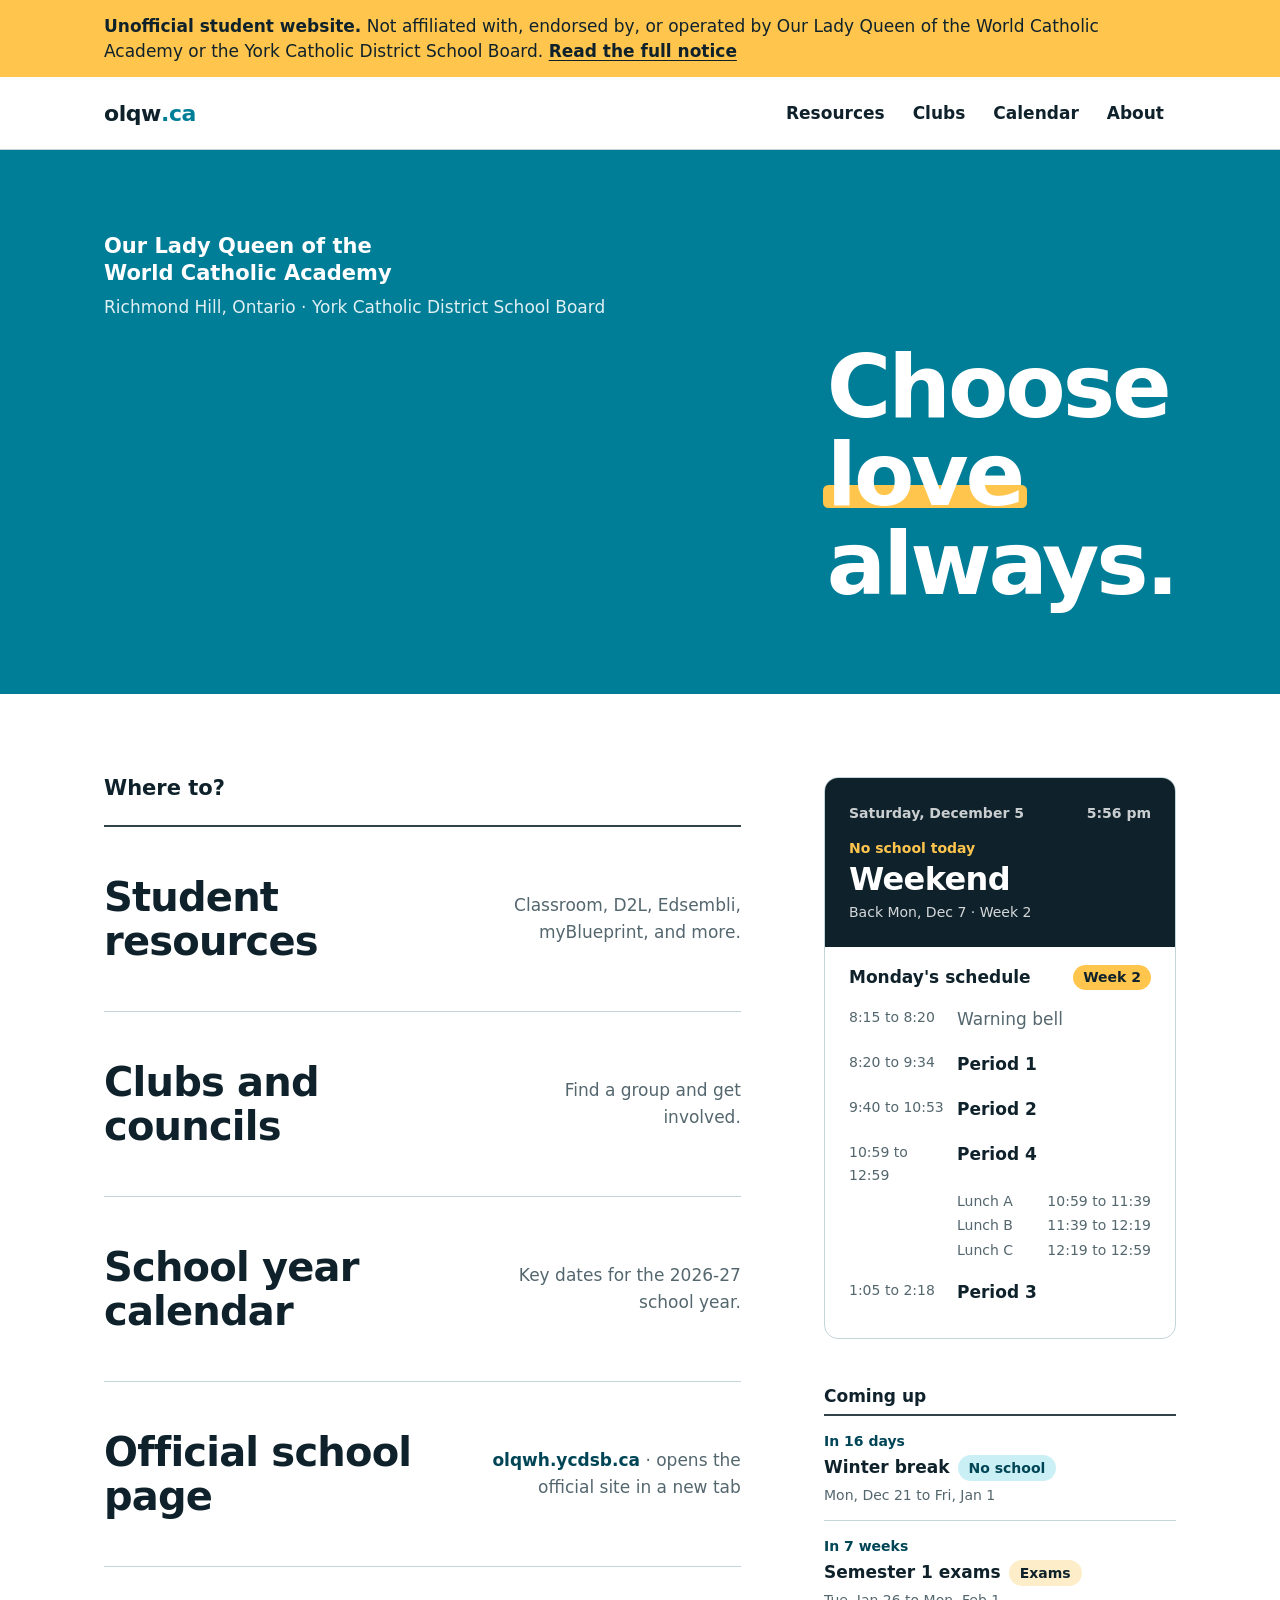
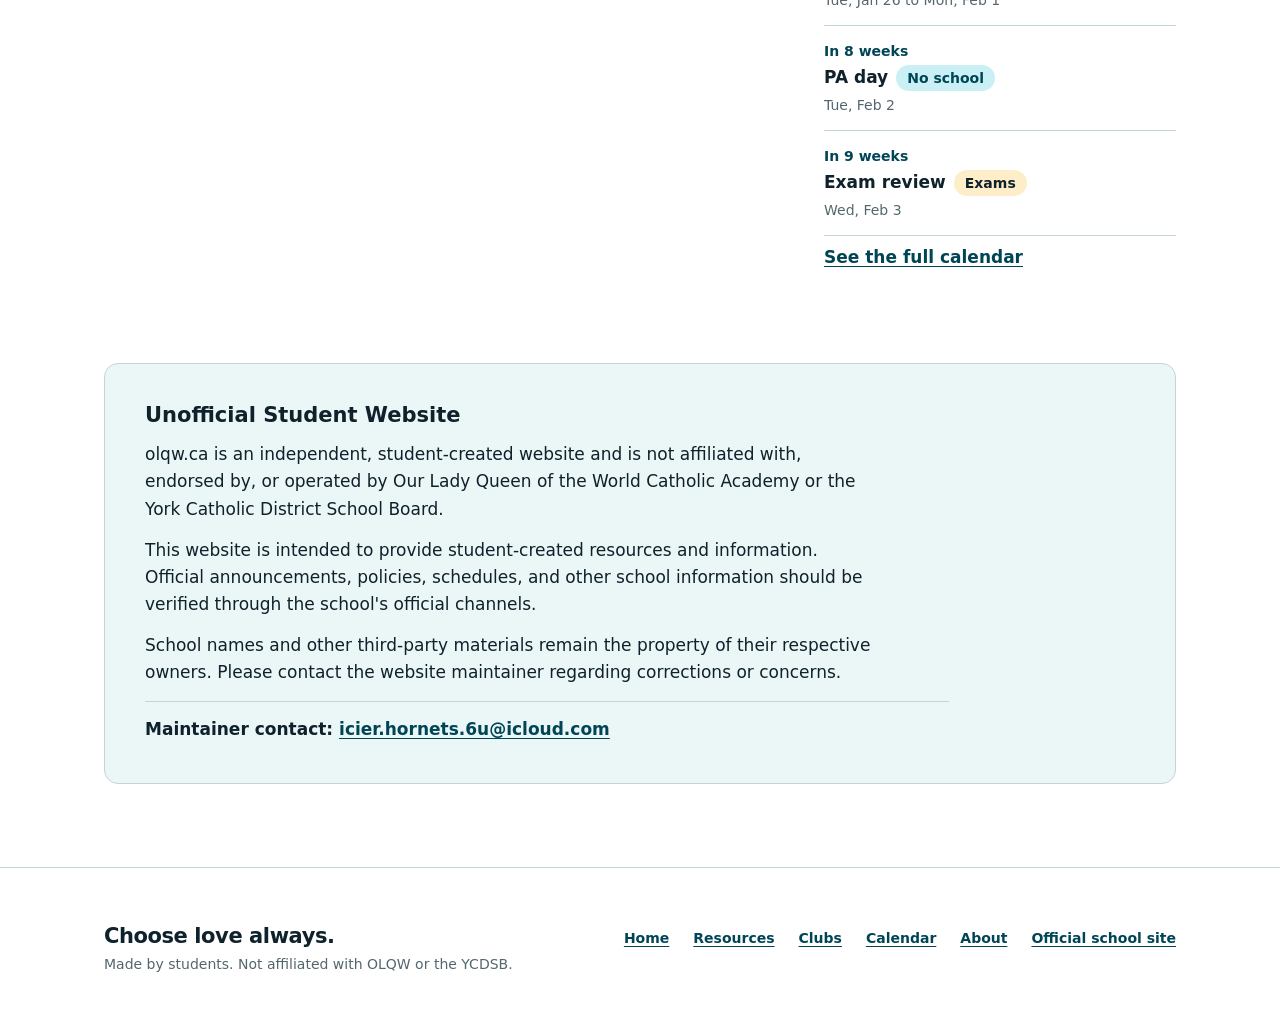
==== index.html @ 6a0b0ec0 "abc" ====
<!doctype html>
<html lang="en-CA">
<head>
  <meta charset="utf-8">
  <meta name="viewport" content="width=device-width, initial-scale=1">
  <title>olqw.ca</title>
  <meta name="description" content="An unofficial, student-made website for Our Lady Queen of the World Catholic Academy in Richmond Hill, Ontario.">
  <meta name="theme-color" content="oklch(0.53 0.125 214)">
  <link rel="icon" href="data:,">
  <link rel="preload" href="assets/fonts/bricolage-grotesque-latin.woff2" as="font" type="font/woff2" crossorigin>
  <link rel="stylesheet" href="assets/styles.css">
  <script src="assets/school-data.js" defer></script>
  <script src="assets/today.js" defer></script>
</head>
<body>
  <a class="skip" href="#main">Skip to content</a>

  <aside class="notice" aria-label="Unofficial website notice">
    <div class="wrap">
      <p><strong>Unofficial student website.</strong> Not affiliated with, endorsed by, or operated by Our Lady Queen of the World Catholic Academy or the York Catholic District School Board. <a href="#disclaimer">Read the full notice</a></p>
    </div>
  </aside>

  <header class="site-header">
    <div class="wrap">
      <a class="wordmark" href="index.html" aria-current="page">olqw<span>.ca</span></a>
      <nav class="site-nav" aria-label="Main">
        <ul>
          <li><a href="resources.html">Resources</a></li>
          <li><a href="clubs.html">Clubs</a></li>
          <li><a href="calendar.html">Calendar</a></li>
          <li><a href="about.html">About</a></li>
        </ul>
      </nav>
    </div>
  </header>

  <main id="main">
    <section class="hero" aria-labelledby="school-name">
      <div class="wrap">
        <div>
          <h1 class="hero-school" id="school-name">Our Lady Queen of the World Catholic Academy</h1>
          <p class="hero-place">Richmond Hill, Ontario · York Catholic District School Board</p>
        </div>
        <p class="motto" aria-label="Choose love always.">
          <span class="motto-line" aria-hidden="true"><span>Choose</span></span>
          <span class="motto-line" aria-hidden="true"><span class="motto-love">love</span></span>
          <span class="motto-line" aria-hidden="true"><span>always.</span></span>
        </p>
      </div>
    </section>

    <section class="section" aria-labelledby="options-title">
      <div class="wrap home-grid">
        <div class="home-main">
          <h2 class="section-title" id="options-title">Where to?</h2>
          <ul class="options">
            <li>
              <a class="option" href="resources.html">
                <span class="option-title">Student resources</span>
                <span class="option-note">Classroom, D2L, Edsembli, myBlueprint, and more.</span>
              </a>
            </li>
            <li>
              <a class="option" href="clubs.html">
                <span class="option-title">Clubs and councils</span>
                <span class="option-note">Find a group and get involved.</span>
              </a>
            </li>
            <li>
              <a class="option" href="calendar.html">
                <span class="option-title">School year calendar</span>
                <span class="option-note">Key dates for the 2026-27 school year.</span>
              </a>
            </li>
            <li>
              <a class="option" href="https://olqwh.ycdsb.ca" target="_blank" rel="noopener">
                <span class="option-title">Official school page</span>
                <span class="option-note"><strong>olqwh.ycdsb.ca</strong> · opens the official site in a new tab</span>
              </a>
            </li>
          </ul>
        </div>

        <aside class="today" id="today" aria-label="Today at OLQW" hidden></aside>
      </div>
    </section>

    <section class="disclaimer" id="disclaimer" aria-labelledby="disclaimer-title">
      <div class="wrap">
        <div class="disclaimer-panel">
          <h2 id="disclaimer-title">Unofficial Student Website</h2>
          <p>olqw.ca is an independent, student-created website and is not affiliated with, endorsed by, or operated by Our Lady Queen of the World Catholic Academy or the York Catholic District School Board.</p>
          <p>This website is intended to provide student-created resources and information. Official announcements, policies, schedules, and other school information should be verified through the school's official channels.</p>
          <p>School names and other third-party materials remain the property of their respective owners. Please contact the website maintainer regarding corrections or concerns.</p>
          <p class="disclaimer-contact">Maintainer contact: <a href="mailto:icier.hornets.6u@icloud.com">icier.hornets.6u@icloud.com</a></p>
        </div>
      </div>
    </section>
  </main>

  <footer class="site-footer">
    <div class="wrap">
      <div>
        <p class="footer-motto">Choose love always.</p>
        <p class="footer-meta">Made by students. Not affiliated with OLQW or the YCDSB.</p>
      </div>
      <ul class="footer-links">
        <li><a href="index.html">Home</a></li>
        <li><a href="resources.html">Resources</a></li>
        <li><a href="clubs.html">Clubs</a></li>
        <li><a href="calendar.html">Calendar</a></li>
        <li><a href="about.html">About</a></li>
        <li><a href="https://olqwh.ycdsb.ca" target="_blank" rel="noopener">Official school site</a></li>
      </ul>
    </div>
  </footer>
</body>
</html>
---- assets/styles.css ----
/* olqw.ca: unofficial student website */

@font-face {
  font-family: "Bricolage Grotesque";
  font-style: normal;
  font-weight: 200 800;
  font-display: swap;
  src: url("fonts/bricolage-grotesque-latin.woff2") format("woff2");
  unicode-range: U+0000-00FF, U+0131, U+0152-0153, U+02BB-02BC, U+02C6, U+02DA, U+02DC, U+0304, U+0308, U+0329, U+2000-206F, U+20AC, U+2122, U+2191, U+2193, U+2212, U+2215, U+FEFF, U+FFFD;
}

@font-face {
  font-family: "Bricolage Grotesque";
  font-style: normal;
  font-weight: 200 800;
  font-display: swap;
  src: url("fonts/bricolage-grotesque-latin-ext.woff2") format("woff2");
  unicode-range: U+0100-02BA, U+02BD-02C5, U+02C7-02CC, U+02CE-02D7, U+02DD-02FF, U+0304, U+0308, U+0329, U+1D00-1DBF, U+1E00-1E9F, U+1EF2-1EFF, U+2020, U+20A0-20AB, U+20AD-20C4, U+2113, U+2C60-2C7F, U+A720-A7FF;
}

:root {
  color-scheme: light;

  /* Color */
  --bg: oklch(1 0 0);
  --surface: oklch(0.965 0.012 205);
  --line: oklch(0.86 0.02 215);
  --line-strong: oklch(0.24 0.03 230 / 0.85);
  --ink: oklch(0.24 0.03 230);
  --muted: oklch(0.5 0.025 225);
  --sky: oklch(0.53 0.125 214);
  --sky-deep: oklch(0.36 0.07 220);
  --sky-soft: oklch(0.93 0.04 205);
  --on-sky: oklch(1 0 0);
  --on-sky-quiet: oklch(1 0 0 / 0.88);
  --sun: oklch(0.86 0.15 80);
  --sun-soft: oklch(0.95 0.05 85);

  /* Type */
  --font: "Bricolage Grotesque", ui-sans-serif, system-ui, -apple-system, "Segoe UI", Roboto, sans-serif;
  --text-sm: 0.875rem;
  --text-base: 1.0625rem;
  --text-lg: 1.3125rem;
  --text-xl: clamp(1.5rem, 1.1rem + 1.8vw, 2.5rem);
  --text-2xl: clamp(2.25rem, 1.5rem + 3.4vw, 4rem);
  --text-motto: clamp(3.25rem, 1.4rem + 9vw, 5.5rem);

  /* Space */
  --gutter: clamp(1rem, 4vw, 2.5rem);
  --space-2xs: 0.25rem;
  --space-xs: 0.5rem;
  --space-sm: 0.875rem;
  --space-md: 1.5rem;
  --space-lg: clamp(2rem, 1.5rem + 2vw, 3rem);
  --space-xl: clamp(3rem, 2rem + 4vw, 5.5rem);

  --radius: 14px;
  --measure: 68ch;
  --page: 72rem;

  /* Motion */
  --ease-out: cubic-bezier(0.25, 1, 0.5, 1);
  --ease-out-expo: cubic-bezier(0.16, 1, 0.3, 1);

  /* Layers */
  --z-base: 0;
  --z-raised: 1;
  --z-skip: 100;
}

*,
*::before,
*::after {
  box-sizing: border-box;
}

html {
  -webkit-text-size-adjust: 100%;
  text-size-adjust: 100%;
}

body {
  margin: 0;
  min-height: 100vh;
  display: flex;
  flex-direction: column;
  background: var(--bg);
  color: var(--ink);
  font-family: var(--font);
  font-size: var(--text-base);
  line-height: 1.6;
  font-optical-sizing: auto;
  -webkit-font-smoothing: antialiased;
}

main {
  flex: 1;
}

h1,
h2,
h3 {
  margin: 0;
  line-height: 1.1;
  font-weight: 700;
  text-wrap: balance;
}

p {
  margin: 0;
  text-wrap: pretty;
}

a {
  color: var(--sky-deep);
  text-decoration-thickness: 0.08em;
  text-underline-offset: 0.18em;
}

a:hover {
  color: var(--ink);
}

:focus-visible {
  outline: 3px solid var(--sky-deep);
  outline-offset: 3px;
  border-radius: 4px;
}

.wrap {
  width: 100%;
  max-width: var(--page);
  margin-inline: auto;
  padding-inline: var(--gutter);
}

/* Skip link */

.skip {
  position: absolute;
  left: var(--gutter);
  top: var(--space-xs);
  z-index: var(--z-skip);
  padding: var(--space-xs) var(--space-sm);
  background: var(--ink);
  color: var(--bg);
  border-radius: 8px;
  font-weight: 600;
  transform: translateY(-200%);
}

.skip:focus {
  transform: none;
  color: var(--bg);
}

/* Unofficial notice */

.notice {
  background: var(--sun);
  color: var(--ink);
}

.notice .wrap {
  padding-block: var(--space-sm);
}

.notice p {
  max-width: none;
  font-size: var(--text-base);
  line-height: 1.45;
}

.notice strong {
  font-weight: 800;
}

.notice a {
  color: var(--ink);
  font-weight: 700;
  white-space: nowrap;
}

.notice a:hover {
  text-decoration-thickness: 0.14em;
}

.notice a:focus-visible {
  outline-color: var(--ink);
}

/* Header */

.site-header {
  border-bottom: 1px solid var(--line);
}

.site-header .wrap {
  display: flex;
  flex-wrap: wrap;
  align-items: center;
  column-gap: var(--space-md);
  row-gap: var(--space-2xs);
  padding-block: var(--space-sm);
}

.wordmark {
  display: inline-flex;
  align-items: center;
  min-height: 44px;
  font-size: 1.375rem;
  font-weight: 800;
  letter-spacing: -0.02em;
  color: var(--ink);
  text-decoration: none;
}

.wordmark span {
  color: var(--sky);
}

.site-nav {
  margin-left: auto;
}

.site-nav ul {
  display: flex;
  flex-wrap: wrap;
  gap: var(--space-2xs);
  margin: 0;
  padding: 0;
  list-style: none;
}

.site-nav a {
  display: inline-flex;
  align-items: center;
  min-height: 44px;
  padding-inline: 0.75rem;
  border-radius: 999px;
  color: var(--ink);
  font-weight: 600;
  text-decoration: none;
  transition: background-color 180ms var(--ease-out);
}

.site-nav a:hover {
  background: var(--surface);
}

.site-nav a[aria-current="page"] {
  background: var(--ink);
  color: var(--bg);
}

@media (max-width: 40rem) {
  .site-nav {
    flex-basis: 100%;
    margin-left: -0.5rem;
  }

  .site-nav ul {
    gap: 0;
  }

  .site-nav a {
    padding-inline: 0.5rem;
  }
}

/* Hero (home) */

.hero {
  background: var(--sky);
  color: var(--on-sky);
}

.hero .wrap {
  display: grid;
  gap: var(--space-lg);
  padding-block: var(--space-xl);
}

.hero-school {
  max-width: 30ch;
  font-size: var(--text-lg);
  font-weight: 600;
  line-height: 1.25;
}

.hero-place {
  margin-top: var(--space-xs);
  color: var(--on-sky-quiet);
  font-size: var(--text-base);
  font-weight: 500;
}

.motto {
  margin: 0;
  font-size: var(--text-motto);
  font-weight: 800;
  line-height: 0.95;
  letter-spacing: -0.035em;
}

.motto-line {
  display: block;
  padding-bottom: 0.06em;
}

.motto-line > span {
  display: inline-block;
  animation: rise 900ms var(--ease-out-expo) both;
}

.motto-line:nth-child(2) > span {
  animation-delay: 90ms;
}

.motto-line:nth-child(3) > span {
  animation-delay: 180ms;
}

.motto-love {
  position: relative;
  z-index: var(--z-base);
}

.motto-love::after {
  content: "";
  position: absolute;
  z-index: -1;
  left: -0.04em;
  right: -0.06em;
  bottom: 0.1em;
  height: 0.26em;
  background: var(--sun);
  border-radius: 0.06em;
  transform-origin: left center;
  animation: swipe 700ms var(--ease-out) 650ms both;
}

@keyframes rise {
  from {
    transform: translateY(0.28em);
  }
  to {
    transform: none;
  }
}

@keyframes swipe {
  from {
    transform: scaleX(0);
  }
  to {
    transform: scaleX(1);
  }
}

@media (min-width: 60rem) {
  .hero .wrap {
    grid-template-columns: minmax(0, 1fr) auto;
    align-items: end;
    min-height: min(34rem, 70vh);
  }

  .hero .wrap > div {
    align-self: start;
  }
}

/* Home: today sidebar (computers only) */

.home-grid {
  display: grid;
  gap: var(--space-xl);
  align-items: start;
}

.today {
  display: none;
}

@media (min-width: 64rem) {
  .home-grid {
    grid-template-columns: minmax(0, 1fr) 22rem;
  }

  .today:not([hidden]) {
    display: grid;
    gap: var(--space-lg);
  }
}

.today-card {
  overflow: hidden;
  border: 1px solid var(--line);
  border-radius: var(--radius);
  background: var(--bg);
}

.today-top {
  display: grid;
  gap: var(--space-2xs);
  padding: var(--space-md);
  background: var(--ink);
  color: var(--bg);
}

.today-row {
  display: flex;
  justify-content: space-between;
  gap: var(--space-sm);
  margin-bottom: var(--space-xs);
  color: oklch(1 0 0 / 0.78);
  font-size: var(--text-sm);
  font-weight: 600;
}

.today-clock {
  font-variant-numeric: tabular-nums;
}

.today-kicker {
  color: var(--sun);
  font-size: var(--text-sm);
  font-weight: 700;
}

.today-title {
  font-size: 2rem;
  font-weight: 800;
  line-height: 1.05;
  letter-spacing: -0.02em;
  text-wrap: balance;
}

.today-sub {
  font-weight: 600;
}

.today-meta {
  color: oklch(1 0 0 / 0.82);
  font-size: var(--text-sm);
}

.today-bar {
  height: 6px;
  margin-top: var(--space-xs);
  overflow: hidden;
  border-radius: 999px;
  background: oklch(1 0 0 / 0.18);
}

.today-bar span {
  display: block;
  height: 100%;
  background: var(--sun);
  border-radius: inherit;
  transform-origin: left center;
  transition: transform 600ms var(--ease-out);
}

.today-sched {
  padding: var(--space-sm) var(--space-sm) var(--space-md);
}

.sched-head {
  display: flex;
  align-items: center;
  justify-content: space-between;
  gap: var(--space-sm);
  padding: var(--space-2xs) 0.625rem var(--space-xs);
}

.sched-head h3 {
  font-size: var(--text-base);
}

.week-pill {
  padding: 0.0625rem 0.625rem;
  border-radius: 999px;
  background: var(--sun);
  color: var(--ink);
  font-size: var(--text-sm);
  font-weight: 700;
  white-space: nowrap;
}

.bells {
  display: grid;
  gap: 0.125rem;
  margin: 0;
  padding: 0;
  list-style: none;
}

.bell {
  display: grid;
  grid-template-columns: 6.25rem minmax(0, 1fr);
  column-gap: var(--space-xs);
  padding: 0.5rem 0.625rem;
  border-radius: 10px;
}

.bell-time {
  color: var(--muted);
  font-size: var(--text-sm);
  font-variant-numeric: tabular-nums;
  line-height: 1.6;
}

.bell-name {
  font-weight: 600;
}

.bell--warning .bell-name {
  color: var(--muted);
  font-weight: 500;
}

.bell.is-done {
  color: var(--muted);
}

.bell.is-done .bell-name {
  font-weight: 500;
}

.bell.is-now {
  background: var(--sky-soft);
}

.bell.is-now .bell-time {
  color: var(--sky-deep);
  font-weight: 600;
}

.lunches {
  display: grid;
  grid-column: 2;
  gap: 0.125rem;
  margin: 0.25rem 0 0;
  padding: 0;
  list-style: none;
  color: var(--muted);
  font-size: var(--text-sm);
}

.lunches li {
  display: flex;
  justify-content: space-between;
  gap: var(--space-xs);
  font-variant-numeric: tabular-nums;
}

.lunches li.is-now {
  color: var(--ink);
  font-weight: 700;
}

.today-up h3 {
  margin-bottom: var(--space-xs);
  font-size: var(--text-base);
}

.up-list {
  margin: 0;
  padding: 0;
  list-style: none;
  border-top: 2px solid var(--line-strong);
}

.up-list li {
  display: grid;
  gap: 0.125rem;
  padding-block: var(--space-sm);
  border-bottom: 1px solid var(--line);
}

.up-when {
  color: var(--sky-deep);
  font-size: var(--text-sm);
  font-weight: 700;
}

.up-name {
  display: flex;
  flex-wrap: wrap;
  align-items: center;
  gap: var(--space-2xs) var(--space-xs);
  font-weight: 700;
}

.up-date,
.up-none {
  color: var(--muted);
  font-size: var(--text-sm);
}

.up-more {
  display: inline-flex;
  align-items: center;
  min-height: 44px;
  font-weight: 600;
}

/* Page band (subpages) */

.band {
  background: var(--sky);
  color: var(--on-sky);
}

.band .wrap {
  padding-block: var(--space-lg) var(--space-xl);
}

.band-kicker {
  color: var(--on-sky-quiet);
  font-weight: 600;
}

.band h1 {
  margin-top: var(--space-xs);
  font-size: var(--text-2xl);
  font-weight: 800;
  letter-spacing: -0.03em;
}

.band p.lede {
  max-width: 52ch;
  margin-top: var(--space-sm);
  color: var(--on-sky-quiet);
  font-size: var(--text-lg);
  line-height: 1.4;
}

/* Sections */

.section {
  padding-block: var(--space-xl) 0;
}

.section-title {
  font-size: var(--text-lg);
  font-weight: 700;
  margin-bottom: var(--space-md);
}

/* Options list (home) */

.options {
  margin: 0;
  padding: 0;
  list-style: none;
  border-top: 2px solid var(--line-strong);
}

.options li {
  border-bottom: 1px solid var(--line);
}

.option {
  position: relative;
  z-index: var(--z-base);
  display: grid;
  grid-template-columns: 1fr;
  gap: var(--space-2xs);
  padding: var(--space-md) var(--space-sm);
  margin-inline: calc(var(--space-sm) * -1);
  color: var(--ink);
  text-decoration: none;
  border-radius: var(--radius);
}

.option::before {
  content: "";
  position: absolute;
  inset: 0;
  z-index: -1;
  background: var(--sky-soft);
  border-radius: inherit;
  clip-path: inset(0 100% 0 0 round var(--radius));
  transition: clip-path 420ms var(--ease-out-expo);
}

.option:hover::before,
.option:focus-visible::before {
  clip-path: inset(0 0 0 0 round var(--radius));
}

.option:hover {
  color: var(--ink);
}

.option-title {
  font-size: var(--text-xl);
  font-weight: 700;
  line-height: 1.1;
  letter-spacing: -0.02em;
  transition: transform 420ms var(--ease-out-expo);
}

.option:hover .option-title,
.option:focus-visible .option-title {
  transform: translateX(0.35rem);
}

.option-note {
  color: var(--muted);
  font-size: var(--text-base);
}

.option-note strong {
  color: var(--sky-deep);
  font-weight: 600;
}

@media (min-width: 48rem) {
  .option {
    grid-template-columns: minmax(0, 1.4fr) minmax(0, 1fr);
    align-items: baseline;
    gap: var(--space-md);
    padding-block: var(--space-lg);
  }

  .option-note {
    text-align: right;
  }
}

/* Resources */

.res {
  display: grid;
  gap: var(--space-xl);
}

.res-note {
  color: var(--muted);
}

.option-main {
  display: grid;
  gap: 0.125rem;
}

.option-host {
  color: var(--sky-deep);
  font-size: var(--text-sm);
  font-weight: 600;
  overflow-wrap: anywhere;
}

.options--compact .option {
  padding-block: var(--space-md);
}

.options--compact .option-title {
  font-size: clamp(1.25rem, 1rem + 1vw, 1.75rem);
}

/* Empty state (subpages) */

.empty {
  display: grid;
  gap: var(--space-sm);
  justify-items: start;
  max-width: 40rem;
  padding: clamp(1.25rem, 0.75rem + 2.5vw, 2.5rem);
  border: 2px dashed var(--line);
  border-radius: var(--radius);
}

.empty h2 {
  font-size: var(--text-lg);
}

.empty p {
  color: var(--muted);
  max-width: var(--measure);
}

.button {
  display: inline-flex;
  align-items: center;
  min-height: 44px;
  margin-top: var(--space-xs);
  padding: 0.5rem 1.125rem;
  border-radius: 999px;
  background: var(--ink);
  color: var(--bg);
  font-weight: 600;
  text-decoration: none;
  transition: background-color 180ms var(--ease-out);
}

.button:hover {
  background: var(--sky-deep);
  color: var(--bg);
}

/* Prose (about) */

.prose {
  display: grid;
  gap: var(--space-sm);
  max-width: var(--measure);
}

.prose h2 {
  margin-top: var(--space-md);
  font-size: var(--text-lg);
}

.prose h2:first-child {
  margin-top: 0;
}

/* Disclaimer */

.disclaimer {
  padding-block: var(--space-xl);
}

.disclaimer-panel {
  display: grid;
  gap: var(--space-sm);
  padding: clamp(1.25rem, 0.75rem + 2.5vw, 2.5rem);
  background: var(--surface);
  border: 1px solid var(--line);
  border-radius: var(--radius);
}

.disclaimer-panel h2 {
  font-size: var(--text-lg);
}

.disclaimer-panel p {
  max-width: var(--measure);
}

.disclaimer-panel p:first-of-type {
  font-weight: 500;
}

.disclaimer-contact {
  padding-top: var(--space-sm);
  border-top: 1px solid var(--line);
  font-weight: 600;
}

.disclaimer-contact a {
  overflow-wrap: anywhere;
}

/* Footer */

.site-footer {
  border-top: 1px solid var(--line);
}

.site-footer .wrap {
  display: flex;
  flex-wrap: wrap;
  justify-content: space-between;
  align-items: baseline;
  gap: var(--space-sm) var(--space-lg);
  padding-block: var(--space-lg);
}

.footer-motto {
  font-size: var(--text-lg);
  font-weight: 800;
  letter-spacing: -0.02em;
}

.footer-meta {
  color: var(--muted);
  font-size: var(--text-sm);
}

.footer-links {
  display: flex;
  flex-wrap: wrap;
  gap: var(--space-2xs) var(--space-md);
  margin: 0;
  padding: 0;
  list-style: none;
  font-size: var(--text-sm);
  font-weight: 600;
}

.footer-links a {
  display: inline-flex;
  align-items: center;
  min-height: 44px;
}

/* Calendar */

.cal {
  display: grid;
  gap: var(--space-xl);
}

.cal-month h2,
.cal-month h3 {
  margin-bottom: var(--space-sm);
  font-size: var(--text-xl);
  font-weight: 800;
  letter-spacing: -0.02em;
}

.cal-live .cal-month h3 {
  font-size: var(--text-lg);
}

.cal-live .cal {
  gap: var(--space-lg);
}

.cal-list {
  margin: 0;
  padding: 0;
  list-style: none;
  border-top: 2px solid var(--line-strong);
}

.cal-item {
  display: grid;
  grid-template-columns: minmax(6.75rem, 9rem) minmax(0, 1fr);
  align-items: baseline;
  gap: var(--space-md);
  padding-block: var(--space-md);
  border-bottom: 1px solid var(--line);
}

.cal-date {
  font-weight: 700;
  line-height: 1.3;
  font-variant-numeric: tabular-nums;
}

.cal-day {
  display: block;
  color: var(--muted);
  font-size: var(--text-sm);
  font-weight: 500;
}

.cal-what {
  display: flex;
  flex-wrap: wrap;
  align-items: baseline;
  gap: var(--space-xs) var(--space-sm);
}

.cal-name {
  font-size: var(--text-lg);
  font-weight: 600;
  line-height: 1.25;
}

.cal-tag {
  display: inline-flex;
  align-items: center;
  padding: 0.0625rem 0.625rem;
  border: 1px solid transparent;
  border-radius: 999px;
  font-size: var(--text-sm);
  font-weight: 600;
  white-space: nowrap;
}

.cal-tag--off {
  background: var(--sky-soft);
  color: var(--sky-deep);
}

.cal-tag--exam {
  background: var(--sun-soft);
  color: var(--ink);
}

.cal-tag--event {
  border-color: var(--line);
  color: var(--muted);
}

@media (min-width: 48rem) {
  .cal-item {
    grid-template-columns: 12rem minmax(0, 1fr);
  }
}

/* Live calendar */

.visually-hidden {
  position: absolute;
  width: 1px;
  height: 1px;
  margin: -1px;
  padding: 0;
  overflow: hidden;
  clip-path: inset(50%);
  white-space: nowrap;
  border: 0;
}

.cal-live > .section:first-child {
  padding-top: var(--space-lg);
}

.next {
  display: grid;
  gap: var(--space-sm);
}

@media (min-width: 48rem) {
  .next {
    grid-template-columns: minmax(0, 1.5fr) minmax(0, 1fr);
    gap: var(--space-md);
  }
}

.next-card {
  display: grid;
  align-content: start;
  gap: var(--space-xs);
  padding: clamp(1.25rem, 0.75rem + 2.5vw, 2.25rem);
  border: 1px solid var(--line);
  border-radius: var(--radius);
}

.next-card--lead {
  background: var(--ink);
  border-color: var(--ink);
  color: var(--bg);
}

.next-kicker {
  color: var(--muted);
  font-weight: 600;
}

.next-card--lead .next-kicker {
  color: oklch(1 0 0 / 0.78);
}

.next-when {
  font-size: var(--text-2xl);
  font-weight: 800;
  line-height: 1;
  letter-spacing: -0.03em;
  text-wrap: balance;
}

.next-card:not(.next-card--lead) .next-when {
  font-size: var(--text-xl);
  color: var(--sky-deep);
}

.next-name {
  margin-top: var(--space-xs);
  font-size: var(--text-lg);
  font-weight: 700;
  line-height: 1.2;
}

.next-date {
  display: flex;
  flex-wrap: wrap;
  align-items: center;
  gap: var(--space-xs) var(--space-sm);
}

.next-card--lead .cal-tag--event {
  border-color: oklch(1 0 0 / 0.45);
  color: var(--bg);
}

/* Month grid */

.month-layout {
  display: grid;
  gap: var(--space-lg);
  align-items: start;
}

@media (min-width: 64rem) {
  .month-layout {
    grid-template-columns: minmax(0, 1fr) 19rem;
  }

  .day-panel {
    position: sticky;
    top: var(--space-md);
    margin-top: 4.25rem;
  }
}

.month-head {
  display: flex;
  flex-wrap: wrap;
  align-items: center;
  justify-content: space-between;
  gap: var(--space-sm) var(--space-md);
  margin-bottom: var(--space-md);
}

.month-head h2 {
  font-size: var(--text-xl);
  font-weight: 800;
  letter-spacing: -0.02em;
}

.month-nav {
  display: flex;
  flex-wrap: wrap;
  gap: var(--space-xs);
}

.pill-btn {
  display: inline-flex;
  align-items: center;
  min-height: 44px;
  padding: 0.5rem 1rem;
  border: 1px solid var(--line);
  border-radius: 999px;
  background: var(--bg);
  color: var(--ink);
  font: inherit;
  font-weight: 600;
  cursor: pointer;
  transition: background-color 180ms var(--ease-out), border-color 180ms var(--ease-out);
}

.pill-btn:hover:not(:disabled) {
  border-color: var(--sky);
  background: var(--surface);
}

.pill-btn:disabled {
  color: var(--muted);
  opacity: 0.6;
  cursor: default;
}

.month-grid {
  width: calc(100% + 6px);
  margin-inline: -3px;
  table-layout: fixed;
  border-collapse: separate;
  border-spacing: 3px;
}

.month-grid th {
  padding-bottom: var(--space-2xs);
  color: var(--muted);
  font-size: var(--text-sm);
  font-weight: 600;
  text-align: center;
}

.month-grid td {
  padding: 0;
  vertical-align: top;
}

.day {
  position: relative;
  display: flex;
  flex-direction: column;
  align-items: center;
  justify-content: center;
  width: 100%;
  aspect-ratio: 1;
  padding: 0.125rem;
  overflow: hidden;
  border: 1px solid var(--line);
  border-radius: 10px;
  background: var(--bg);
  color: var(--ink);
  font: inherit;
  text-align: left;
  cursor: pointer;
  transition: border-color 160ms var(--ease-out), background-color 160ms var(--ease-out);
}

.day:hover {
  border-color: var(--sky);
}

.day-num {
  display: grid;
  place-items: center;
  width: 1.85em;
  height: 1.85em;
  border-radius: 999px;
  font-size: var(--text-sm);
  font-weight: 700;
  font-variant-numeric: tabular-nums;
}

.day-label {
  display: none;
}

.day.is-off {
  background: var(--sky-soft);
  border-color: transparent;
}

.day.is-exam {
  background: var(--sun-soft);
  border-color: transparent;
}

.day.has-event::after {
  content: "";
  position: absolute;
  left: 0;
  right: 0;
  bottom: 0;
  height: 4px;
  background: var(--sky);
}

.day.is-past {
  color: var(--muted);
}

.day.is-past.is-off {
  background: oklch(0.965 0.02 205);
}

.day.is-past.is-exam {
  background: oklch(0.975 0.025 85);
}

.day.is-past.has-event::after {
  background: var(--line);
}

.day.is-today .day-num {
  background: var(--ink);
  color: var(--bg);
}

.day[aria-pressed="true"] {
  border-color: var(--ink);
  box-shadow: inset 0 0 0 1px var(--ink);
}

@media (min-width: 48rem) {
  .month-grid {
    width: calc(100% + 8px);
    margin-inline: -4px;
    border-spacing: 4px;
  }

  .month-grid th {
    text-align: left;
    padding-left: 0.5rem;
  }

  .day {
    aspect-ratio: auto;
    min-height: 6.25rem;
    align-items: stretch;
    justify-content: flex-start;
    gap: 0.25rem;
    padding: 0.375rem 0.375rem 0.625rem;
  }

  .day-num {
    font-size: var(--text-base);
  }

  .day-label {
    display: block;
    padding-inline: 0.25rem;
    overflow: hidden;
    font-size: 0.8125rem;
    font-weight: 600;
    line-height: 1.2;
    display: -webkit-box;
    -webkit-box-orient: vertical;
    -webkit-line-clamp: 2;
    line-clamp: 2;
    overflow-wrap: anywhere;
  }
}

.month-grid tbody.swap-next {
  animation: swap-next 360ms var(--ease-out-expo);
}

.month-grid tbody.swap-prev {
  animation: swap-prev 360ms var(--ease-out-expo);
}

@keyframes swap-next {
  from {
    opacity: 0.4;
    transform: translateX(12px);
  }
}

@keyframes swap-prev {
  from {
    opacity: 0.4;
    transform: translateX(-12px);
  }
}

.legend {
  display: flex;
  flex-wrap: wrap;
  gap: var(--space-xs) var(--space-md);
  margin: var(--space-sm) 0 0;
  padding: 0;
  list-style: none;
  color: var(--muted);
  font-size: var(--text-sm);
  font-weight: 500;
}

.legend li {
  display: inline-flex;
  align-items: center;
  gap: 0.4rem;
}

.swatch {
  display: inline-block;
  width: 0.875rem;
  height: 0.875rem;
  border-radius: 4px;
  border: 1px solid var(--line);
}

.swatch--off {
  background: var(--sky-soft);
  border-color: transparent;
}

.swatch--exam {
  background: var(--sun-soft);
  border-color: transparent;
}

.swatch--event {
  background: linear-gradient(to top, var(--sky) 0 4px, var(--bg) 4px);
}

.swatch--today {
  background: var(--ink);
  border-color: var(--ink);
  border-radius: 999px;
}

/* Selected day */

.day-panel {
  display: grid;
  gap: var(--space-xs);
  padding: clamp(1.25rem, 0.75rem + 2vw, 1.75rem);
  background: var(--surface);
  border: 1px solid var(--line);
  border-radius: var(--radius);
}

.day-rel {
  color: var(--sky-deep);
  font-weight: 700;
}

.day-title {
  font-size: var(--text-lg);
}

.day-events {
  display: grid;
  gap: var(--space-sm);
  margin: var(--space-xs) 0 0;
  padding: 0;
  list-style: none;
}

.day-events li {
  display: flex;
  flex-wrap: wrap;
  align-items: center;
  gap: var(--space-2xs) var(--space-xs);
}

.day-ev-name {
  font-weight: 700;
}

.day-ev-range {
  flex-basis: 100%;
  color: var(--muted);
  font-size: var(--text-sm);
}

.day-empty {
  color: var(--muted);
}

/* Upcoming and past lists */

.list-title {
  margin-bottom: var(--space-md);
  font-size: var(--text-xl);
  font-weight: 800;
  letter-spacing: -0.02em;
}

.cal-rel {
  display: block;
  margin-top: 0.125rem;
  color: var(--sky-deep);
  font-size: var(--text-sm);
  font-weight: 600;
}

.cal-rel--now {
  width: fit-content;
  margin-top: 0.25rem;
  padding: 0 0.5rem;
  border-radius: 999px;
  background: var(--ink);
  color: var(--bg);
}

.cal-none {
  color: var(--muted);
}

.cal-past {
  margin-top: var(--space-xl);
  border-top: 2px solid var(--line-strong);
}

.cal-past summary {
  display: flex;
  align-items: center;
  justify-content: space-between;
  gap: var(--space-md);
  min-height: 44px;
  padding-block: var(--space-md);
  font-size: var(--text-xl);
  font-weight: 800;
  letter-spacing: -0.02em;
  list-style: none;
  cursor: pointer;
}

.cal-past summary::-webkit-details-marker {
  display: none;
}

.cal-past-hint {
  padding: 0.25rem 0.875rem;
  border: 1px solid var(--line);
  border-radius: 999px;
  font-size: var(--text-sm);
  font-weight: 600;
  letter-spacing: 0;
}

.cal-past summary:hover .cal-past-hint {
  border-color: var(--sky);
  background: var(--surface);
}

.cal-past .when-open,
.cal-past[open] .when-closed {
  display: none;
}

.cal-past[open] .when-open {
  display: inline;
}

.cal-past .cal-item {
  color: var(--muted);
}

.cal-past .cal-name {
  font-weight: 500;
}

.cal-past .cal-rel {
  color: var(--muted);
  font-weight: 500;
}

.cal-past .cal-month h3 {
  color: var(--muted);
}

/* Reduced motion */

@media (prefers-reduced-motion: reduce) {
  *,
  *::before,
  *::after {
    animation-duration: 1ms !important;
    animation-delay: 0ms !important;
    transition-duration: 1ms !important;
  }

  .option:hover .option-title,
  .option:focus-visible .option-title {
    transform: none;
  }
}
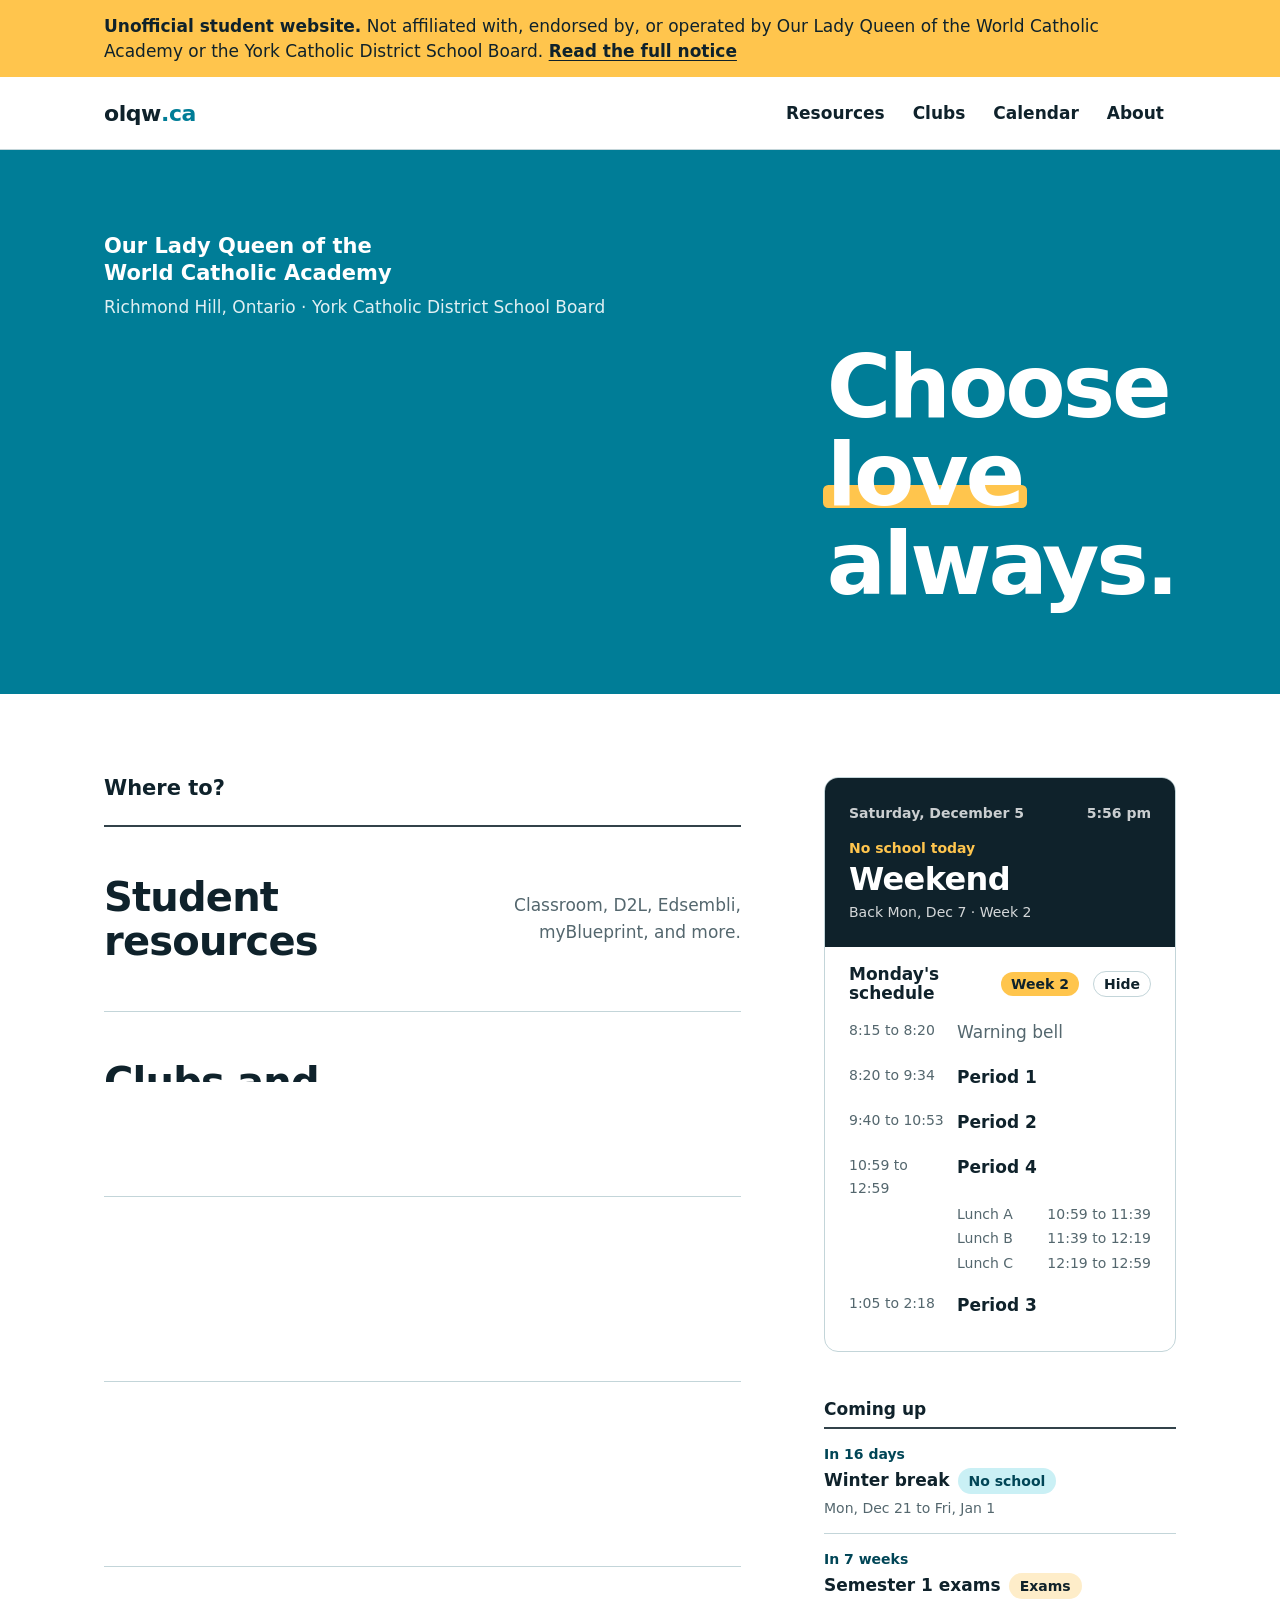
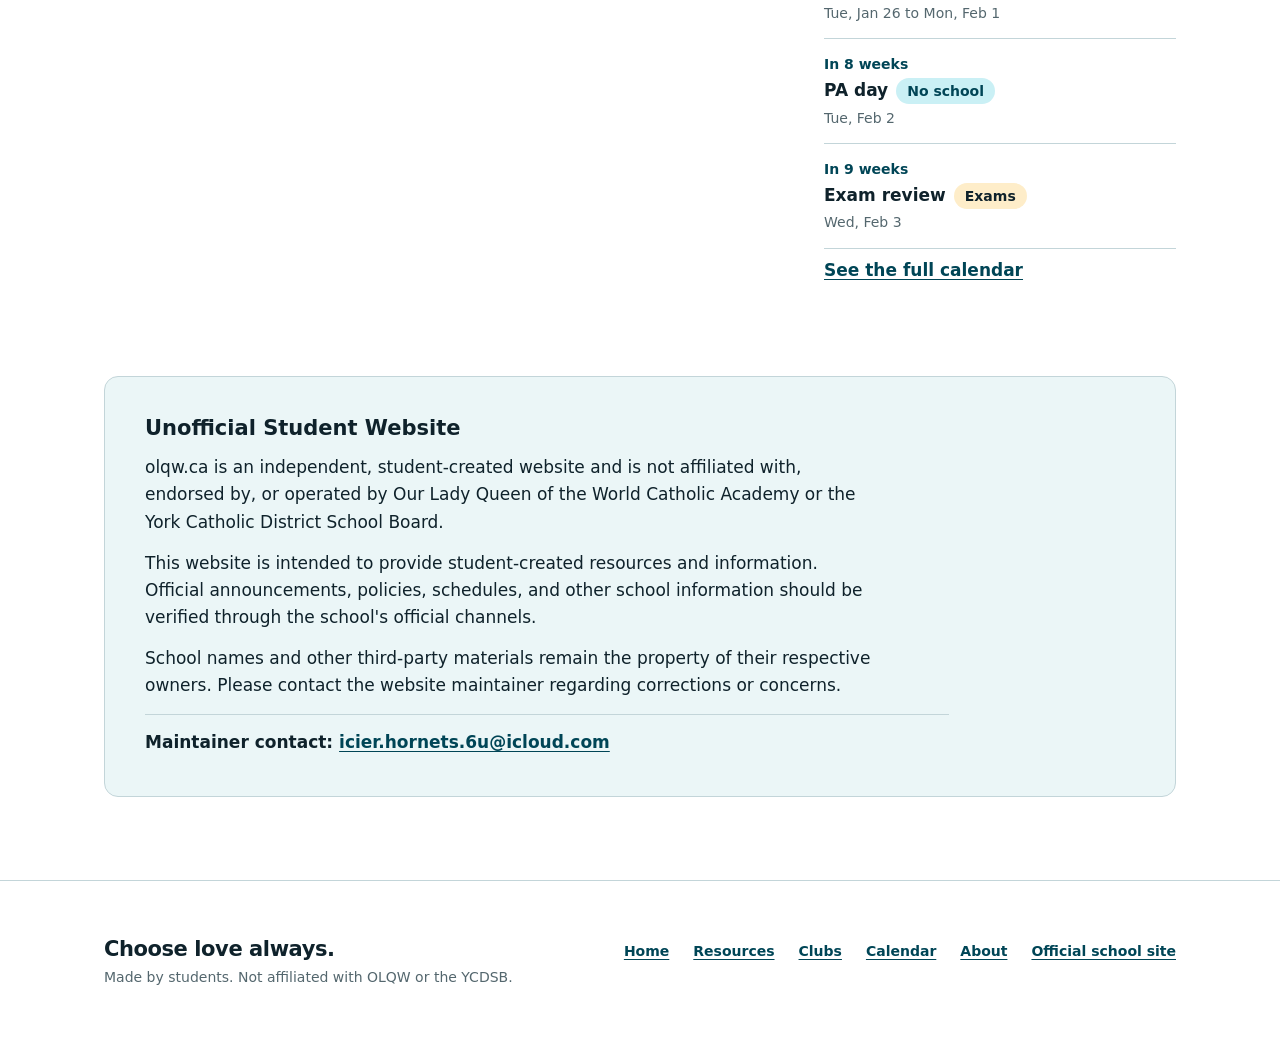
==== commit 90f00a0d: "Added phone part" ====
--- a/index.html
+++ b/index.html
@@ -52,6 +52,8 @@
 
     <section class="section" aria-labelledby="options-title">
       <div class="wrap home-grid">
+        <aside class="today" id="today" aria-label="Today at OLQW" hidden></aside>
+
         <div class="home-main">
           <h2 class="section-title" id="options-title">Where to?</h2>
           <ul class="options">
@@ -81,8 +83,6 @@
             </li>
           </ul>
         </div>
-
-        <aside class="today" id="today" aria-label="Today at OLQW" hidden></aside>
       </div>
     </section>
 
--- a/assets/styles.css
+++ b/assets/styles.css
@@ -370,7 +370,7 @@
   }
 }
 
-/* Home: today sidebar (computers only) */
+/* Home: today panel (sidebar on computers, above the links on phones) */
 
 .home-grid {
   display: grid;
@@ -378,7 +378,13 @@
   align-items: start;
 }
 
-.today {
+.today:not([hidden]) {
+  display: grid;
+  gap: var(--space-lg);
+}
+
+/* The calendar link in "Where to?" covers this on phones. */
+.today-up {
   display: none;
 }
 
@@ -387,9 +393,18 @@
     grid-template-columns: minmax(0, 1fr) 22rem;
   }
 
-  .today:not([hidden]) {
-    display: grid;
-    gap: var(--space-lg);
+  .home-main {
+    grid-column: 1;
+    grid-row: 1;
+  }
+
+  .today {
+    grid-column: 2;
+    grid-row: 1;
+  }
+
+  .today-up {
+    display: block;
   }
 }
 
@@ -469,13 +484,50 @@
 .sched-head {
   display: flex;
   align-items: center;
-  justify-content: space-between;
   gap: var(--space-sm);
-  padding: var(--space-2xs) 0.625rem var(--space-xs);
+  min-height: 44px;
+  padding: var(--space-2xs) 0.625rem;
+  list-style: none;
+  cursor: pointer;
+}
+
+.sched-head::-webkit-details-marker {
+  display: none;
 }
 
 .sched-head h3 {
+  flex: 1;
   font-size: var(--text-base);
+}
+
+.today-sched:not([open]) {
+  padding-bottom: var(--space-sm);
+}
+
+.today-sched[open] .sched-head {
+  margin-bottom: var(--space-2xs);
+}
+
+.sched-toggle {
+  padding: 0.0625rem 0.625rem;
+  border: 1px solid var(--line);
+  border-radius: 999px;
+  font-size: var(--text-sm);
+  font-weight: 600;
+}
+
+.sched-head:hover .sched-toggle {
+  border-color: var(--sky);
+  background: var(--surface);
+}
+
+.today-sched .when-open,
+.today-sched[open] .when-closed {
+  display: none;
+}
+
+.today-sched[open] .when-open {
+  display: inline;
 }
 
 .week-pill {
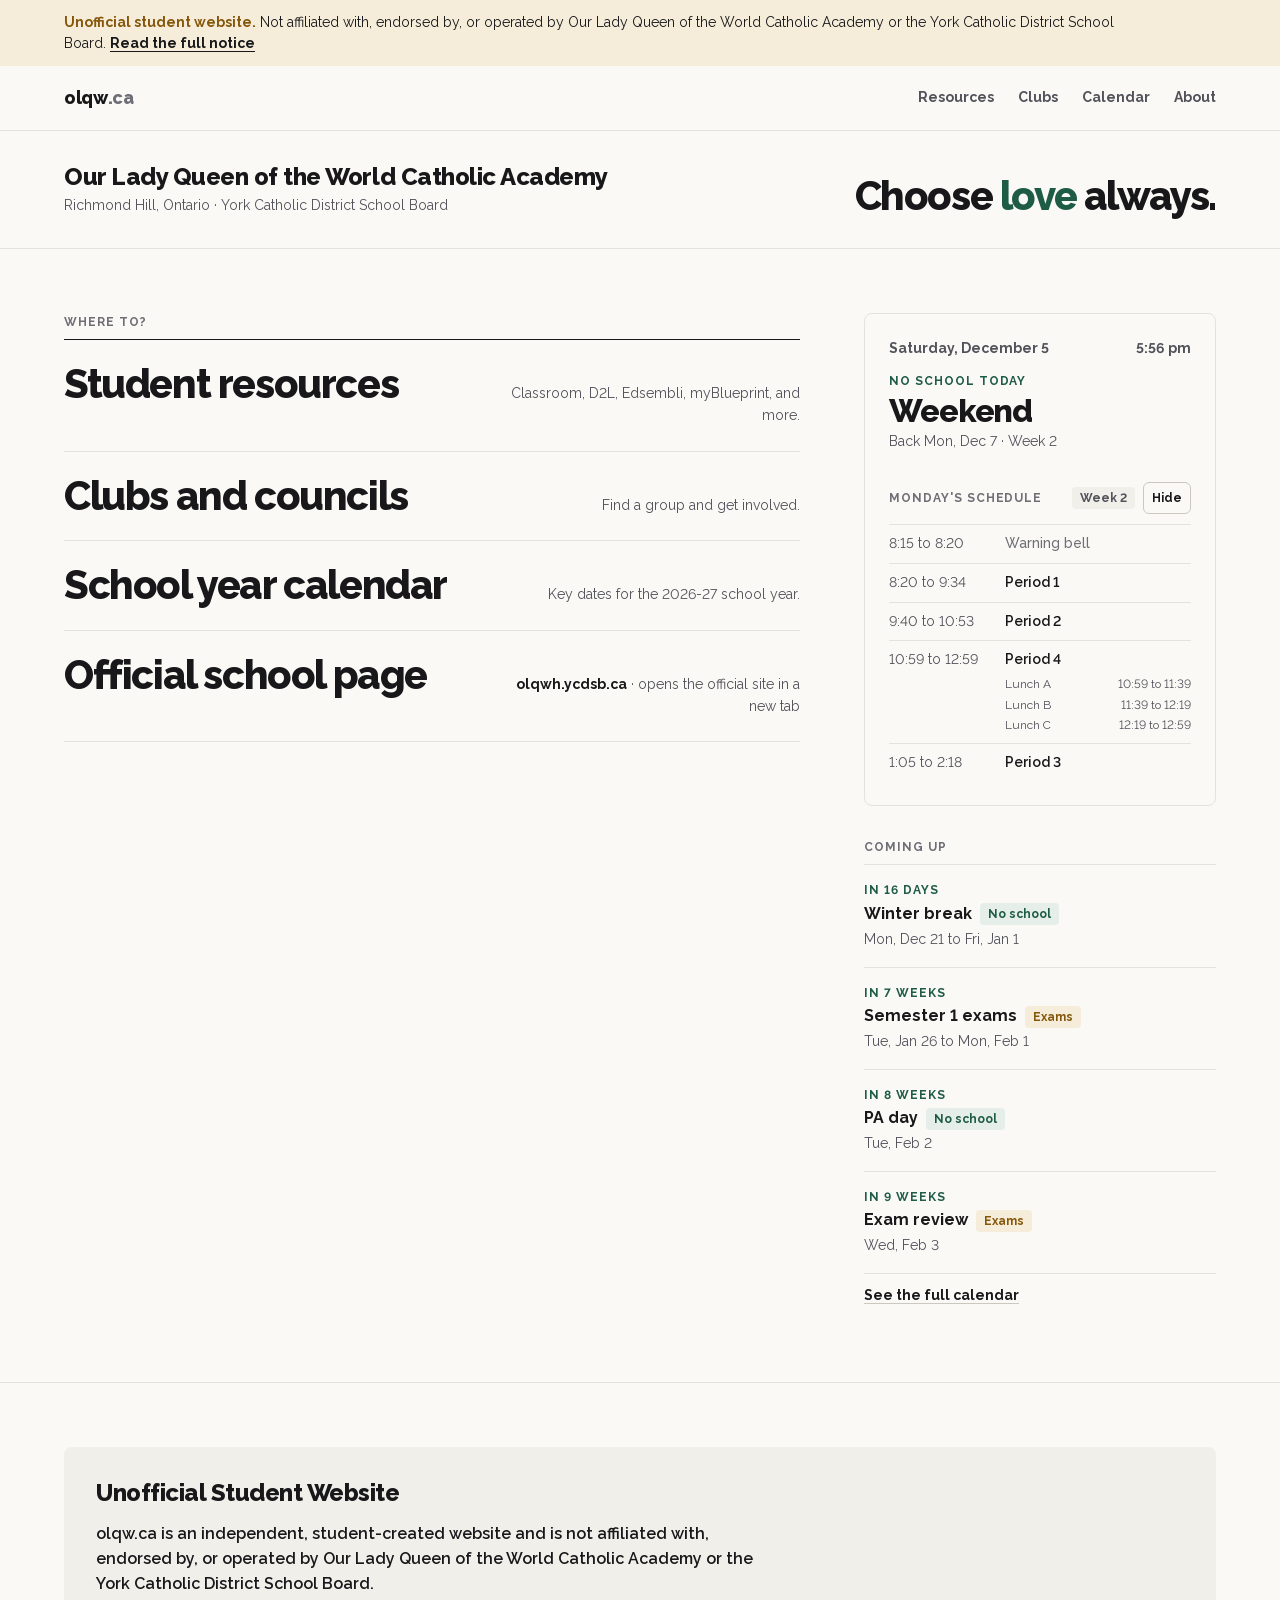
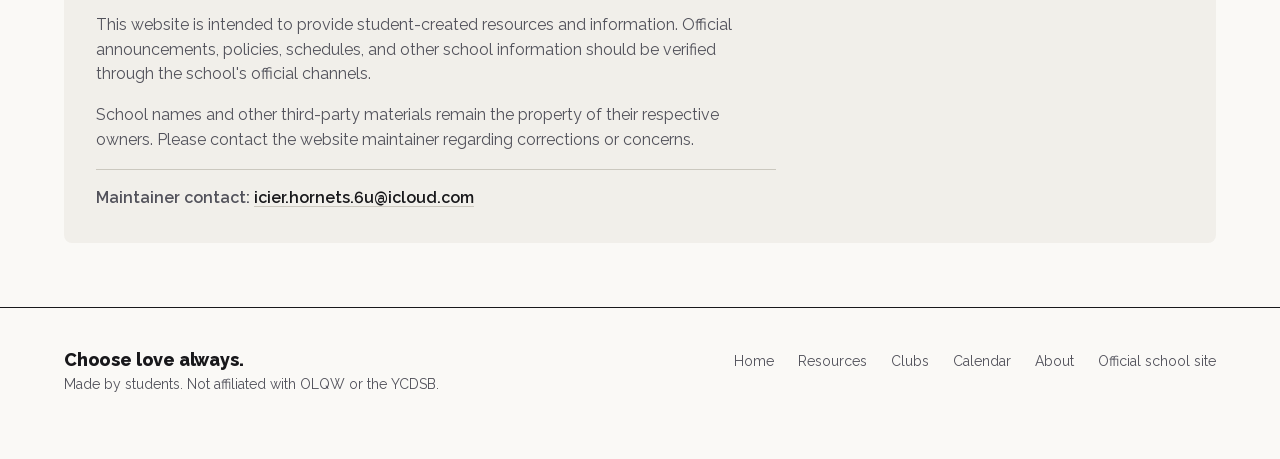
==== commit b6b1d49a: "changed thing" ====
--- a/index.html
+++ b/index.html
@@ -5,9 +5,9 @@
   <meta name="viewport" content="width=device-width, initial-scale=1">
   <title>olqw.ca</title>
   <meta name="description" content="An unofficial, student-made website for Our Lady Queen of the World Catholic Academy in Richmond Hill, Ontario.">
-  <meta name="theme-color" content="oklch(0.53 0.125 214)">
+  <meta name="theme-color" content="#F5EDDA">
   <link rel="icon" href="data:,">
-  <link rel="preload" href="assets/fonts/bricolage-grotesque-latin.woff2" as="font" type="font/woff2" crossorigin>
+  <link rel="preload" href="assets/fonts/raleway-latin.woff2" as="font" type="font/woff2" crossorigin>
   <link rel="stylesheet" href="assets/styles.css">
   <script src="assets/school-data.js" defer></script>
   <script src="assets/today.js" defer></script>
--- a/assets/styles.css
+++ b/assets/styles.css
@@ -1,70 +1,77 @@
-/* olqw.ca: unofficial student website */
+/* olqw.ca: unofficial student website
+   Style: Student Hub v2. Warm neutral ground, one accent (primary actions and
+   current state), no shadows, no nested surfaces, 8px spacing grid. */
 
 @font-face {
-  font-family: "Bricolage Grotesque";
+  font-family: "Raleway";
   font-style: normal;
-  font-weight: 200 800;
+  font-weight: 100 900;
   font-display: swap;
-  src: url("fonts/bricolage-grotesque-latin.woff2") format("woff2");
+  src: url("fonts/raleway-latin.woff2") format("woff2");
   unicode-range: U+0000-00FF, U+0131, U+0152-0153, U+02BB-02BC, U+02C6, U+02DA, U+02DC, U+0304, U+0308, U+0329, U+2000-206F, U+20AC, U+2122, U+2191, U+2193, U+2212, U+2215, U+FEFF, U+FFFD;
 }
 
 @font-face {
-  font-family: "Bricolage Grotesque";
+  font-family: "Raleway";
   font-style: normal;
-  font-weight: 200 800;
+  font-weight: 100 900;
   font-display: swap;
-  src: url("fonts/bricolage-grotesque-latin-ext.woff2") format("woff2");
+  src: url("fonts/raleway-latin-ext.woff2") format("woff2");
   unicode-range: U+0100-02BA, U+02BD-02C5, U+02C7-02CC, U+02CE-02D7, U+02DD-02FF, U+0304, U+0308, U+0329, U+1D00-1DBF, U+1E00-1E9F, U+1EF2-1EFF, U+2020, U+20A0-20AB, U+20AD-20C4, U+2113, U+2C60-2C7F, U+A720-A7FF;
 }
 
 :root {
   color-scheme: light;
 
-  /* Color */
-  --bg: oklch(1 0 0);
-  --surface: oklch(0.965 0.012 205);
-  --line: oklch(0.86 0.02 215);
-  --line-strong: oklch(0.24 0.03 230 / 0.85);
-  --ink: oklch(0.24 0.03 230);
-  --muted: oklch(0.5 0.025 225);
-  --sky: oklch(0.53 0.125 214);
-  --sky-deep: oklch(0.36 0.07 220);
-  --sky-soft: oklch(0.93 0.04 205);
-  --on-sky: oklch(1 0 0);
-  --on-sky-quiet: oklch(1 0 0 / 0.88);
-  --sun: oklch(0.86 0.15 80);
-  --sun-soft: oklch(0.95 0.05 85);
+  /* Neutrals */
+  --paper: #faf9f6;
+  --paper-2: #f1efea;
+  --ink: #18181b;
+  --ink-2: #52525b;
+  --ink-3: #6e6e76;
+  --line: #e4e2dc;
+  --line-strong: #cbc8bf;
+
+  /* The one accent: primary actions, current state */
+  --accent: #1f5c46;
+  --accent-hover: #164433;
+  --accent-tint: #e5eee9;
+
+  /* Status: functional feedback only, never decoration */
+  --warning: #85570a;
+  --warning-tint: #f5edda;
 
   /* Type */
-  --font: "Bricolage Grotesque", ui-sans-serif, system-ui, -apple-system, "Segoe UI", Roboto, sans-serif;
+  --font: "Raleway", ui-sans-serif, system-ui, -apple-system, "Segoe UI", Roboto, sans-serif;
+  --font-mono: ui-monospace, "SF Mono", Menlo, Consolas, monospace;
+  --text-xs: 0.75rem;
   --text-sm: 0.875rem;
-  --text-base: 1.0625rem;
-  --text-lg: 1.3125rem;
-  --text-xl: clamp(1.5rem, 1.1rem + 1.8vw, 2.5rem);
-  --text-2xl: clamp(2.25rem, 1.5rem + 3.4vw, 4rem);
-  --text-motto: clamp(3.25rem, 1.4rem + 9vw, 5.5rem);
-
-  /* Space */
-  --gutter: clamp(1rem, 4vw, 2.5rem);
-  --space-2xs: 0.25rem;
-  --space-xs: 0.5rem;
-  --space-sm: 0.875rem;
-  --space-md: 1.5rem;
-  --space-lg: clamp(2rem, 1.5rem + 2vw, 3rem);
-  --space-xl: clamp(3rem, 2rem + 4vw, 5.5rem);
-
-  --radius: 14px;
+  --text-base: 1rem;
+  --text-lg: 1.125rem;
+  --text-xl: 1.5rem;
+  --text-2xl: clamp(2rem, 1.6rem + 1.6vw, 2.5rem);
+  --text-3xl: clamp(3rem, 7vw, 5.5rem);
+
+  /* Space (8px grid) */
+  --gutter: clamp(1rem, 4vw, 1.5rem);
+  --space-2xs: 4px;
+  --space-xs: 8px;
+  --space-sm: 16px;
+  --space-md: 24px;
+  --space-lg: 32px;
+  --space-xl: clamp(48px, 4vw + 24px, 64px);
+
+  --radius-sm: 4px;
+  --radius-md: 6px;
+  --radius: 8px;
   --measure: 68ch;
-  --page: 72rem;
+  --page: 75rem;
 
   /* Motion */
   --ease-out: cubic-bezier(0.25, 1, 0.5, 1);
   --ease-out-expo: cubic-bezier(0.16, 1, 0.3, 1);
 
   /* Layers */
-  --z-base: 0;
-  --z-raised: 1;
   --z-skip: 100;
 }
 
@@ -84,12 +91,13 @@
   min-height: 100vh;
   display: flex;
   flex-direction: column;
-  background: var(--bg);
+  background: var(--paper);
   color: var(--ink);
   font-family: var(--font);
   font-size: var(--text-base);
-  line-height: 1.6;
+  line-height: 1.55;
   font-optical-sizing: auto;
+  font-variant-numeric: lining-nums; /* Raleway defaults to old-style figures */
   -webkit-font-smoothing: antialiased;
 }
 
@@ -101,8 +109,9 @@
 h2,
 h3 {
   margin: 0;
-  line-height: 1.1;
-  font-weight: 700;
+  line-height: 1.15;
+  font-weight: 800;
+  letter-spacing: -0.02em;
   text-wrap: balance;
 }
 
@@ -112,19 +121,21 @@
 }
 
 a {
-  color: var(--sky-deep);
-  text-decoration-thickness: 0.08em;
-  text-underline-offset: 0.18em;
+  color: var(--ink);
+  text-decoration: underline;
+  text-decoration-color: var(--line-strong);
+  text-decoration-thickness: 1px;
+  text-underline-offset: 3px;
 }
 
 a:hover {
-  color: var(--ink);
+  color: var(--accent);
+  text-decoration-color: currentColor;
 }
 
 :focus-visible {
-  outline: 3px solid var(--sky-deep);
-  outline-offset: 3px;
-  border-radius: 4px;
+  outline: 2px solid var(--accent);
+  outline-offset: 2px;
 }
 
 .wrap {
@@ -133,922 +144,6 @@
   margin-inline: auto;
   padding-inline: var(--gutter);
 }
-
-/* Skip link */
-
-.skip {
-  position: absolute;
-  left: var(--gutter);
-  top: var(--space-xs);
-  z-index: var(--z-skip);
-  padding: var(--space-xs) var(--space-sm);
-  background: var(--ink);
-  color: var(--bg);
-  border-radius: 8px;
-  font-weight: 600;
-  transform: translateY(-200%);
-}
-
-.skip:focus {
-  transform: none;
-  color: var(--bg);
-}
-
-/* Unofficial notice */
-
-.notice {
-  background: var(--sun);
-  color: var(--ink);
-}
-
-.notice .wrap {
-  padding-block: var(--space-sm);
-}
-
-.notice p {
-  max-width: none;
-  font-size: var(--text-base);
-  line-height: 1.45;
-}
-
-.notice strong {
-  font-weight: 800;
-}
-
-.notice a {
-  color: var(--ink);
-  font-weight: 700;
-  white-space: nowrap;
-}
-
-.notice a:hover {
-  text-decoration-thickness: 0.14em;
-}
-
-.notice a:focus-visible {
-  outline-color: var(--ink);
-}
-
-/* Header */
-
-.site-header {
-  border-bottom: 1px solid var(--line);
-}
-
-.site-header .wrap {
-  display: flex;
-  flex-wrap: wrap;
-  align-items: center;
-  column-gap: var(--space-md);
-  row-gap: var(--space-2xs);
-  padding-block: var(--space-sm);
-}
-
-.wordmark {
-  display: inline-flex;
-  align-items: center;
-  min-height: 44px;
-  font-size: 1.375rem;
-  font-weight: 800;
-  letter-spacing: -0.02em;
-  color: var(--ink);
-  text-decoration: none;
-}
-
-.wordmark span {
-  color: var(--sky);
-}
-
-.site-nav {
-  margin-left: auto;
-}
-
-.site-nav ul {
-  display: flex;
-  flex-wrap: wrap;
-  gap: var(--space-2xs);
-  margin: 0;
-  padding: 0;
-  list-style: none;
-}
-
-.site-nav a {
-  display: inline-flex;
-  align-items: center;
-  min-height: 44px;
-  padding-inline: 0.75rem;
-  border-radius: 999px;
-  color: var(--ink);
-  font-weight: 600;
-  text-decoration: none;
-  transition: background-color 180ms var(--ease-out);
-}
-
-.site-nav a:hover {
-  background: var(--surface);
-}
-
-.site-nav a[aria-current="page"] {
-  background: var(--ink);
-  color: var(--bg);
-}
-
-@media (max-width: 40rem) {
-  .site-nav {
-    flex-basis: 100%;
-    margin-left: -0.5rem;
-  }
-
-  .site-nav ul {
-    gap: 0;
-  }
-
-  .site-nav a {
-    padding-inline: 0.5rem;
-  }
-}
-
-/* Hero (home) */
-
-.hero {
-  background: var(--sky);
-  color: var(--on-sky);
-}
-
-.hero .wrap {
-  display: grid;
-  gap: var(--space-lg);
-  padding-block: var(--space-xl);
-}
-
-.hero-school {
-  max-width: 30ch;
-  font-size: var(--text-lg);
-  font-weight: 600;
-  line-height: 1.25;
-}
-
-.hero-place {
-  margin-top: var(--space-xs);
-  color: var(--on-sky-quiet);
-  font-size: var(--text-base);
-  font-weight: 500;
-}
-
-.motto {
-  margin: 0;
-  font-size: var(--text-motto);
-  font-weight: 800;
-  line-height: 0.95;
-  letter-spacing: -0.035em;
-}
-
-.motto-line {
-  display: block;
-  padding-bottom: 0.06em;
-}
-
-.motto-line > span {
-  display: inline-block;
-  animation: rise 900ms var(--ease-out-expo) both;
-}
-
-.motto-line:nth-child(2) > span {
-  animation-delay: 90ms;
-}
-
-.motto-line:nth-child(3) > span {
-  animation-delay: 180ms;
-}
-
-.motto-love {
-  position: relative;
-  z-index: var(--z-base);
-}
-
-.motto-love::after {
-  content: "";
-  position: absolute;
-  z-index: -1;
-  left: -0.04em;
-  right: -0.06em;
-  bottom: 0.1em;
-  height: 0.26em;
-  background: var(--sun);
-  border-radius: 0.06em;
-  transform-origin: left center;
-  animation: swipe 700ms var(--ease-out) 650ms both;
-}
-
-@keyframes rise {
-  from {
-    transform: translateY(0.28em);
-  }
-  to {
-    transform: none;
-  }
-}
-
-@keyframes swipe {
-  from {
-    transform: scaleX(0);
-  }
-  to {
-    transform: scaleX(1);
-  }
-}
-
-@media (min-width: 60rem) {
-  .hero .wrap {
-    grid-template-columns: minmax(0, 1fr) auto;
-    align-items: end;
-    min-height: min(34rem, 70vh);
-  }
-
-  .hero .wrap > div {
-    align-self: start;
-  }
-}
-
-/* Home: today panel (sidebar on computers, above the links on phones) */
-
-.home-grid {
-  display: grid;
-  gap: var(--space-xl);
-  align-items: start;
-}
-
-.today:not([hidden]) {
-  display: grid;
-  gap: var(--space-lg);
-}
-
-/* The calendar link in "Where to?" covers this on phones. */
-.today-up {
-  display: none;
-}
-
-@media (min-width: 64rem) {
-  .home-grid {
-    grid-template-columns: minmax(0, 1fr) 22rem;
-  }
-
-  .home-main {
-    grid-column: 1;
-    grid-row: 1;
-  }
-
-  .today {
-    grid-column: 2;
-    grid-row: 1;
-  }
-
-  .today-up {
-    display: block;
-  }
-}
-
-.today-card {
-  overflow: hidden;
-  border: 1px solid var(--line);
-  border-radius: var(--radius);
-  background: var(--bg);
-}
-
-.today-top {
-  display: grid;
-  gap: var(--space-2xs);
-  padding: var(--space-md);
-  background: var(--ink);
-  color: var(--bg);
-}
-
-.today-row {
-  display: flex;
-  justify-content: space-between;
-  gap: var(--space-sm);
-  margin-bottom: var(--space-xs);
-  color: oklch(1 0 0 / 0.78);
-  font-size: var(--text-sm);
-  font-weight: 600;
-}
-
-.today-clock {
-  font-variant-numeric: tabular-nums;
-}
-
-.today-kicker {
-  color: var(--sun);
-  font-size: var(--text-sm);
-  font-weight: 700;
-}
-
-.today-title {
-  font-size: 2rem;
-  font-weight: 800;
-  line-height: 1.05;
-  letter-spacing: -0.02em;
-  text-wrap: balance;
-}
-
-.today-sub {
-  font-weight: 600;
-}
-
-.today-meta {
-  color: oklch(1 0 0 / 0.82);
-  font-size: var(--text-sm);
-}
-
-.today-bar {
-  height: 6px;
-  margin-top: var(--space-xs);
-  overflow: hidden;
-  border-radius: 999px;
-  background: oklch(1 0 0 / 0.18);
-}
-
-.today-bar span {
-  display: block;
-  height: 100%;
-  background: var(--sun);
-  border-radius: inherit;
-  transform-origin: left center;
-  transition: transform 600ms var(--ease-out);
-}
-
-.today-sched {
-  padding: var(--space-sm) var(--space-sm) var(--space-md);
-}
-
-.sched-head {
-  display: flex;
-  align-items: center;
-  gap: var(--space-sm);
-  min-height: 44px;
-  padding: var(--space-2xs) 0.625rem;
-  list-style: none;
-  cursor: pointer;
-}
-
-.sched-head::-webkit-details-marker {
-  display: none;
-}
-
-.sched-head h3 {
-  flex: 1;
-  font-size: var(--text-base);
-}
-
-.today-sched:not([open]) {
-  padding-bottom: var(--space-sm);
-}
-
-.today-sched[open] .sched-head {
-  margin-bottom: var(--space-2xs);
-}
-
-.sched-toggle {
-  padding: 0.0625rem 0.625rem;
-  border: 1px solid var(--line);
-  border-radius: 999px;
-  font-size: var(--text-sm);
-  font-weight: 600;
-}
-
-.sched-head:hover .sched-toggle {
-  border-color: var(--sky);
-  background: var(--surface);
-}
-
-.today-sched .when-open,
-.today-sched[open] .when-closed {
-  display: none;
-}
-
-.today-sched[open] .when-open {
-  display: inline;
-}
-
-.week-pill {
-  padding: 0.0625rem 0.625rem;
-  border-radius: 999px;
-  background: var(--sun);
-  color: var(--ink);
-  font-size: var(--text-sm);
-  font-weight: 700;
-  white-space: nowrap;
-}
-
-.bells {
-  display: grid;
-  gap: 0.125rem;
-  margin: 0;
-  padding: 0;
-  list-style: none;
-}
-
-.bell {
-  display: grid;
-  grid-template-columns: 6.25rem minmax(0, 1fr);
-  column-gap: var(--space-xs);
-  padding: 0.5rem 0.625rem;
-  border-radius: 10px;
-}
-
-.bell-time {
-  color: var(--muted);
-  font-size: var(--text-sm);
-  font-variant-numeric: tabular-nums;
-  line-height: 1.6;
-}
-
-.bell-name {
-  font-weight: 600;
-}
-
-.bell--warning .bell-name {
-  color: var(--muted);
-  font-weight: 500;
-}
-
-.bell.is-done {
-  color: var(--muted);
-}
-
-.bell.is-done .bell-name {
-  font-weight: 500;
-}
-
-.bell.is-now {
-  background: var(--sky-soft);
-}
-
-.bell.is-now .bell-time {
-  color: var(--sky-deep);
-  font-weight: 600;
-}
-
-.lunches {
-  display: grid;
-  grid-column: 2;
-  gap: 0.125rem;
-  margin: 0.25rem 0 0;
-  padding: 0;
-  list-style: none;
-  color: var(--muted);
-  font-size: var(--text-sm);
-}
-
-.lunches li {
-  display: flex;
-  justify-content: space-between;
-  gap: var(--space-xs);
-  font-variant-numeric: tabular-nums;
-}
-
-.lunches li.is-now {
-  color: var(--ink);
-  font-weight: 700;
-}
-
-.today-up h3 {
-  margin-bottom: var(--space-xs);
-  font-size: var(--text-base);
-}
-
-.up-list {
-  margin: 0;
-  padding: 0;
-  list-style: none;
-  border-top: 2px solid var(--line-strong);
-}
-
-.up-list li {
-  display: grid;
-  gap: 0.125rem;
-  padding-block: var(--space-sm);
-  border-bottom: 1px solid var(--line);
-}
-
-.up-when {
-  color: var(--sky-deep);
-  font-size: var(--text-sm);
-  font-weight: 700;
-}
-
-.up-name {
-  display: flex;
-  flex-wrap: wrap;
-  align-items: center;
-  gap: var(--space-2xs) var(--space-xs);
-  font-weight: 700;
-}
-
-.up-date,
-.up-none {
-  color: var(--muted);
-  font-size: var(--text-sm);
-}
-
-.up-more {
-  display: inline-flex;
-  align-items: center;
-  min-height: 44px;
-  font-weight: 600;
-}
-
-/* Page band (subpages) */
-
-.band {
-  background: var(--sky);
-  color: var(--on-sky);
-}
-
-.band .wrap {
-  padding-block: var(--space-lg) var(--space-xl);
-}
-
-.band-kicker {
-  color: var(--on-sky-quiet);
-  font-weight: 600;
-}
-
-.band h1 {
-  margin-top: var(--space-xs);
-  font-size: var(--text-2xl);
-  font-weight: 800;
-  letter-spacing: -0.03em;
-}
-
-.band p.lede {
-  max-width: 52ch;
-  margin-top: var(--space-sm);
-  color: var(--on-sky-quiet);
-  font-size: var(--text-lg);
-  line-height: 1.4;
-}
-
-/* Sections */
-
-.section {
-  padding-block: var(--space-xl) 0;
-}
-
-.section-title {
-  font-size: var(--text-lg);
-  font-weight: 700;
-  margin-bottom: var(--space-md);
-}
-
-/* Options list (home) */
-
-.options {
-  margin: 0;
-  padding: 0;
-  list-style: none;
-  border-top: 2px solid var(--line-strong);
-}
-
-.options li {
-  border-bottom: 1px solid var(--line);
-}
-
-.option {
-  position: relative;
-  z-index: var(--z-base);
-  display: grid;
-  grid-template-columns: 1fr;
-  gap: var(--space-2xs);
-  padding: var(--space-md) var(--space-sm);
-  margin-inline: calc(var(--space-sm) * -1);
-  color: var(--ink);
-  text-decoration: none;
-  border-radius: var(--radius);
-}
-
-.option::before {
-  content: "";
-  position: absolute;
-  inset: 0;
-  z-index: -1;
-  background: var(--sky-soft);
-  border-radius: inherit;
-  clip-path: inset(0 100% 0 0 round var(--radius));
-  transition: clip-path 420ms var(--ease-out-expo);
-}
-
-.option:hover::before,
-.option:focus-visible::before {
-  clip-path: inset(0 0 0 0 round var(--radius));
-}
-
-.option:hover {
-  color: var(--ink);
-}
-
-.option-title {
-  font-size: var(--text-xl);
-  font-weight: 700;
-  line-height: 1.1;
-  letter-spacing: -0.02em;
-  transition: transform 420ms var(--ease-out-expo);
-}
-
-.option:hover .option-title,
-.option:focus-visible .option-title {
-  transform: translateX(0.35rem);
-}
-
-.option-note {
-  color: var(--muted);
-  font-size: var(--text-base);
-}
-
-.option-note strong {
-  color: var(--sky-deep);
-  font-weight: 600;
-}
-
-@media (min-width: 48rem) {
-  .option {
-    grid-template-columns: minmax(0, 1.4fr) minmax(0, 1fr);
-    align-items: baseline;
-    gap: var(--space-md);
-    padding-block: var(--space-lg);
-  }
-
-  .option-note {
-    text-align: right;
-  }
-}
-
-/* Resources */
-
-.res {
-  display: grid;
-  gap: var(--space-xl);
-}
-
-.res-note {
-  color: var(--muted);
-}
-
-.option-main {
-  display: grid;
-  gap: 0.125rem;
-}
-
-.option-host {
-  color: var(--sky-deep);
-  font-size: var(--text-sm);
-  font-weight: 600;
-  overflow-wrap: anywhere;
-}
-
-.options--compact .option {
-  padding-block: var(--space-md);
-}
-
-.options--compact .option-title {
-  font-size: clamp(1.25rem, 1rem + 1vw, 1.75rem);
-}
-
-/* Empty state (subpages) */
-
-.empty {
-  display: grid;
-  gap: var(--space-sm);
-  justify-items: start;
-  max-width: 40rem;
-  padding: clamp(1.25rem, 0.75rem + 2.5vw, 2.5rem);
-  border: 2px dashed var(--line);
-  border-radius: var(--radius);
-}
-
-.empty h2 {
-  font-size: var(--text-lg);
-}
-
-.empty p {
-  color: var(--muted);
-  max-width: var(--measure);
-}
-
-.button {
-  display: inline-flex;
-  align-items: center;
-  min-height: 44px;
-  margin-top: var(--space-xs);
-  padding: 0.5rem 1.125rem;
-  border-radius: 999px;
-  background: var(--ink);
-  color: var(--bg);
-  font-weight: 600;
-  text-decoration: none;
-  transition: background-color 180ms var(--ease-out);
-}
-
-.button:hover {
-  background: var(--sky-deep);
-  color: var(--bg);
-}
-
-/* Prose (about) */
-
-.prose {
-  display: grid;
-  gap: var(--space-sm);
-  max-width: var(--measure);
-}
-
-.prose h2 {
-  margin-top: var(--space-md);
-  font-size: var(--text-lg);
-}
-
-.prose h2:first-child {
-  margin-top: 0;
-}
-
-/* Disclaimer */
-
-.disclaimer {
-  padding-block: var(--space-xl);
-}
-
-.disclaimer-panel {
-  display: grid;
-  gap: var(--space-sm);
-  padding: clamp(1.25rem, 0.75rem + 2.5vw, 2.5rem);
-  background: var(--surface);
-  border: 1px solid var(--line);
-  border-radius: var(--radius);
-}
-
-.disclaimer-panel h2 {
-  font-size: var(--text-lg);
-}
-
-.disclaimer-panel p {
-  max-width: var(--measure);
-}
-
-.disclaimer-panel p:first-of-type {
-  font-weight: 500;
-}
-
-.disclaimer-contact {
-  padding-top: var(--space-sm);
-  border-top: 1px solid var(--line);
-  font-weight: 600;
-}
-
-.disclaimer-contact a {
-  overflow-wrap: anywhere;
-}
-
-/* Footer */
-
-.site-footer {
-  border-top: 1px solid var(--line);
-}
-
-.site-footer .wrap {
-  display: flex;
-  flex-wrap: wrap;
-  justify-content: space-between;
-  align-items: baseline;
-  gap: var(--space-sm) var(--space-lg);
-  padding-block: var(--space-lg);
-}
-
-.footer-motto {
-  font-size: var(--text-lg);
-  font-weight: 800;
-  letter-spacing: -0.02em;
-}
-
-.footer-meta {
-  color: var(--muted);
-  font-size: var(--text-sm);
-}
-
-.footer-links {
-  display: flex;
-  flex-wrap: wrap;
-  gap: var(--space-2xs) var(--space-md);
-  margin: 0;
-  padding: 0;
-  list-style: none;
-  font-size: var(--text-sm);
-  font-weight: 600;
-}
-
-.footer-links a {
-  display: inline-flex;
-  align-items: center;
-  min-height: 44px;
-}
-
-/* Calendar */
-
-.cal {
-  display: grid;
-  gap: var(--space-xl);
-}
-
-.cal-month h2,
-.cal-month h3 {
-  margin-bottom: var(--space-sm);
-  font-size: var(--text-xl);
-  font-weight: 800;
-  letter-spacing: -0.02em;
-}
-
-.cal-live .cal-month h3 {
-  font-size: var(--text-lg);
-}
-
-.cal-live .cal {
-  gap: var(--space-lg);
-}
-
-.cal-list {
-  margin: 0;
-  padding: 0;
-  list-style: none;
-  border-top: 2px solid var(--line-strong);
-}
-
-.cal-item {
-  display: grid;
-  grid-template-columns: minmax(6.75rem, 9rem) minmax(0, 1fr);
-  align-items: baseline;
-  gap: var(--space-md);
-  padding-block: var(--space-md);
-  border-bottom: 1px solid var(--line);
-}
-
-.cal-date {
-  font-weight: 700;
-  line-height: 1.3;
-  font-variant-numeric: tabular-nums;
-}
-
-.cal-day {
-  display: block;
-  color: var(--muted);
-  font-size: var(--text-sm);
-  font-weight: 500;
-}
-
-.cal-what {
-  display: flex;
-  flex-wrap: wrap;
-  align-items: baseline;
-  gap: var(--space-xs) var(--space-sm);
-}
-
-.cal-name {
-  font-size: var(--text-lg);
-  font-weight: 600;
-  line-height: 1.25;
-}
-
-.cal-tag {
-  display: inline-flex;
-  align-items: center;
-  padding: 0.0625rem 0.625rem;
-  border: 1px solid transparent;
-  border-radius: 999px;
-  font-size: var(--text-sm);
-  font-weight: 600;
-  white-space: nowrap;
-}
-
-.cal-tag--off {
-  background: var(--sky-soft);
-  color: var(--sky-deep);
-}
-
-.cal-tag--exam {
-  background: var(--sun-soft);
-  color: var(--ink);
-}
-
-.cal-tag--event {
-  border-color: var(--line);
-  color: var(--muted);
-}
-
-@media (min-width: 48rem) {
-  .cal-item {
-    grid-template-columns: 12rem minmax(0, 1fr);
-  }
-}
-
-/* Live calendar */
 
 .visually-hidden {
   position: absolute;
@@ -1062,9 +157,891 @@
   border: 0;
 }
 
-.cal-live > .section:first-child {
-  padding-top: var(--space-lg);
-}
+/* Small uppercase label, used for list and panel headings */
+.section-title,
+.sched-head h3,
+.today-up h3,
+.next-kicker,
+.band-kicker {
+  color: var(--ink-3);
+  font-size: var(--text-xs);
+  font-weight: 700;
+  line-height: 1.5;
+  letter-spacing: 0.08em;
+  text-transform: uppercase;
+}
+
+/* Skip link */
+
+.skip {
+  position: absolute;
+  left: var(--gutter);
+  top: var(--space-xs);
+  z-index: var(--z-skip);
+  padding: var(--space-xs) var(--space-sm);
+  background: var(--ink);
+  color: var(--paper);
+  border-radius: var(--radius-md);
+  font-weight: 700;
+  text-decoration: none;
+  transform: translateY(-200%);
+}
+
+.skip:focus {
+  transform: none;
+  color: var(--paper);
+}
+
+/* Unofficial notice */
+
+.notice {
+  background: var(--warning-tint);
+  color: var(--ink);
+}
+
+.notice .wrap {
+  padding-block: 12px;
+}
+
+.notice p {
+  max-width: none;
+  font-size: var(--text-sm);
+  line-height: 1.5;
+}
+
+.notice strong {
+  color: var(--warning);
+  font-weight: 700;
+}
+
+.notice a {
+  color: var(--ink);
+  font-weight: 700;
+  text-decoration-color: currentColor;
+  white-space: nowrap;
+}
+
+.notice a:hover {
+  color: var(--warning);
+}
+
+/* Header */
+
+.site-header {
+  background: var(--paper);
+  border-bottom: 1px solid var(--line);
+}
+
+.site-header .wrap {
+  display: flex;
+  flex-wrap: wrap;
+  align-items: center;
+  column-gap: var(--space-lg);
+  min-height: 64px;
+}
+
+.wordmark {
+  display: inline-flex;
+  align-items: center;
+  min-height: 44px;
+  font-size: var(--text-lg);
+  font-weight: 800;
+  letter-spacing: -0.02em;
+  color: var(--ink);
+  text-decoration: none;
+}
+
+.wordmark:hover {
+  color: var(--ink);
+}
+
+.wordmark span {
+  color: var(--ink-3);
+}
+
+.site-nav {
+  margin-left: auto;
+}
+
+.site-nav ul {
+  display: flex;
+  flex-wrap: wrap;
+  gap: var(--space-md);
+  margin: 0;
+  padding: 0;
+  list-style: none;
+}
+
+.site-nav a {
+  display: inline-flex;
+  align-items: center;
+  padding: 20px 0 18px;
+  border-bottom: 2px solid transparent;
+  color: var(--ink-2);
+  font-size: var(--text-sm);
+  font-weight: 700;
+  text-decoration: none;
+}
+
+.site-nav a:hover {
+  color: var(--ink);
+}
+
+.site-nav a[aria-current="page"] {
+  color: var(--ink);
+  border-bottom-color: var(--accent);
+}
+
+@media (max-width: 40rem) {
+  .site-header .wrap {
+    padding-top: var(--space-2xs);
+  }
+
+  .site-nav {
+    flex-basis: 100%;
+    margin-left: 0;
+  }
+
+  .site-nav ul {
+    gap: var(--space-md);
+  }
+
+  .site-nav a {
+    padding-block: 10px 8px;
+  }
+}
+
+/* Hero (home): one compact strip, name on the left, motto on the right */
+
+.hero .wrap {
+  display: grid;
+  gap: var(--space-sm) var(--space-lg);
+  padding-block: var(--space-lg);
+}
+
+.hero-school {
+  font-size: var(--text-xl);
+  letter-spacing: -0.02em;
+}
+
+.hero-place {
+  margin-top: var(--space-2xs);
+  color: var(--ink-2);
+  font-size: var(--text-sm);
+}
+
+.motto {
+  margin: 0;
+  font-size: var(--text-2xl);
+  font-weight: 800;
+  line-height: 1;
+  letter-spacing: -0.035em;
+}
+
+.motto-line > span {
+  display: inline-block;
+  animation: rise 900ms var(--ease-out-expo) both;
+}
+
+.motto-line:nth-child(2) > span {
+  animation-delay: 90ms;
+}
+
+.motto-line:nth-child(3) > span {
+  animation-delay: 180ms;
+}
+
+.motto-love {
+  color: var(--accent);
+}
+
+@keyframes rise {
+  from {
+    transform: translateY(0.28em);
+  }
+  to {
+    transform: none;
+  }
+}
+
+@media (min-width: 48rem) {
+  .hero .wrap {
+    grid-template-columns: minmax(0, 1fr) auto;
+    align-items: end;
+  }
+
+  .motto {
+    text-align: right;
+  }
+}
+
+/* Home: today panel (sidebar on computers, above the links on phones) */
+
+.home-grid {
+  display: grid;
+  gap: var(--space-xl);
+  align-items: start;
+}
+
+.today:not([hidden]) {
+  display: grid;
+  gap: var(--space-lg);
+}
+
+/* The calendar link in "Where to?" covers this on phones. */
+.today-up {
+  display: none;
+}
+
+@media (min-width: 64rem) {
+  .home-grid {
+    grid-template-columns: minmax(0, 1fr) 22rem;
+  }
+
+  .home-main {
+    grid-column: 1;
+    grid-row: 1;
+  }
+
+  .today {
+    grid-column: 2;
+    grid-row: 1;
+  }
+
+  .today-up {
+    display: block;
+  }
+}
+
+.today-card {
+  padding: var(--space-md);
+  border: 1px solid var(--line);
+  border-radius: var(--radius);
+}
+
+.today-top {
+  display: grid;
+  gap: var(--space-2xs);
+}
+
+.today-row {
+  display: flex;
+  justify-content: space-between;
+  gap: var(--space-sm);
+  margin-bottom: var(--space-xs);
+  color: var(--ink-2);
+  font-size: var(--text-sm);
+  font-weight: 700;
+}
+
+.today-clock {
+  font-variant-numeric: lining-nums tabular-nums;
+}
+
+.today-kicker {
+  color: var(--accent);
+  font-size: var(--text-xs);
+  font-weight: 700;
+  letter-spacing: 0.08em;
+  text-transform: uppercase;
+}
+
+.today-title {
+  font-size: 2rem;
+  font-weight: 800;
+  line-height: 1;
+  letter-spacing: -0.035em;
+  text-wrap: balance;
+}
+
+.today-sub {
+  font-size: var(--text-sm);
+  font-weight: 700;
+}
+
+.today-meta {
+  color: var(--ink-2);
+  font-size: var(--text-sm);
+}
+
+.today-bar {
+  height: 4px;
+  margin-top: var(--space-xs);
+  overflow: hidden;
+  border-radius: 2px;
+  background: var(--line);
+}
+
+.today-bar span {
+  display: block;
+  height: 100%;
+  background: var(--accent);
+  transform-origin: left center;
+  transition: transform 600ms var(--ease-out);
+}
+
+.today-sched {
+  margin-top: var(--space-md);
+}
+
+.sched-head {
+  display: flex;
+  align-items: center;
+  gap: var(--space-xs);
+  min-height: 44px;
+  list-style: none;
+  cursor: pointer;
+}
+
+.sched-head::-webkit-details-marker {
+  display: none;
+}
+
+.sched-head h3 {
+  flex: 1;
+}
+
+.week-pill {
+  padding: 2px var(--space-xs);
+  border-radius: var(--radius-sm);
+  background: var(--paper-2);
+  color: var(--ink-2);
+  font-size: var(--text-xs);
+  font-weight: 700;
+  line-height: 1.5;
+  white-space: nowrap;
+}
+
+.sched-toggle,
+.cal-past-hint {
+  display: inline-flex;
+  align-items: center;
+  min-height: 32px;
+  padding: 0 var(--space-xs);
+  border: 1px solid var(--line-strong);
+  border-radius: var(--radius-md);
+  color: var(--ink);
+  font-size: var(--text-xs);
+  font-weight: 700;
+  letter-spacing: 0;
+  text-transform: none;
+  transition: border-color 120ms;
+}
+
+.sched-head:hover .sched-toggle,
+.cal-past summary:hover .cal-past-hint {
+  border-color: var(--ink);
+}
+
+.today-sched .when-open,
+.today-sched[open] .when-closed,
+.cal-past .when-open,
+.cal-past[open] .when-closed {
+  display: none;
+}
+
+.today-sched[open] .when-open,
+.cal-past[open] .when-open {
+  display: inline;
+}
+
+.today-sched[open] .sched-head {
+  margin-bottom: var(--space-2xs);
+}
+
+.bells {
+  margin: 0;
+  padding: 0;
+  list-style: none;
+}
+
+.bell {
+  display: grid;
+  grid-template-columns: 6.25rem minmax(0, 1fr);
+  column-gap: var(--space-sm);
+  align-items: baseline;
+  padding-block: var(--space-xs);
+  border-top: 1px solid var(--line);
+  font-size: var(--text-sm);
+}
+
+.bell-time {
+  color: var(--ink-2);
+  font-variant-numeric: lining-nums tabular-nums;
+}
+
+.bell-name {
+  font-weight: 600;
+}
+
+.bell--warning .bell-name {
+  color: var(--ink-3);
+  font-weight: 500;
+}
+
+.bell.is-done,
+.bell.is-done .bell-time {
+  color: var(--ink-3);
+}
+
+.bell.is-done .bell-name {
+  font-weight: 500;
+}
+
+.bell.is-now .bell-name {
+  font-weight: 800;
+}
+
+.bell.is-now .bell-time {
+  color: var(--accent);
+  font-weight: 700;
+}
+
+.lunches {
+  display: grid;
+  grid-column: 2;
+  gap: 2px;
+  margin: var(--space-2xs) 0 0;
+  padding: 0;
+  list-style: none;
+  color: var(--ink-2);
+  font-size: var(--text-xs);
+}
+
+.lunches li {
+  display: flex;
+  justify-content: space-between;
+  gap: var(--space-xs);
+  font-variant-numeric: lining-nums tabular-nums;
+}
+
+.lunches li.is-now {
+  color: var(--accent);
+  font-weight: 700;
+}
+
+.lunches li.is-done {
+  color: var(--ink-3);
+}
+
+.today-up h3 {
+  margin-bottom: var(--space-xs);
+}
+
+.up-list {
+  margin: 0;
+  padding: 0;
+  list-style: none;
+}
+
+.up-list li {
+  display: grid;
+  gap: 2px;
+  padding-block: var(--space-sm);
+  border-top: 1px solid var(--line);
+}
+
+.up-list li:last-child {
+  border-bottom: 1px solid var(--line);
+}
+
+.up-when {
+  color: var(--accent);
+  font-size: var(--text-xs);
+  font-weight: 700;
+  letter-spacing: 0.08em;
+  text-transform: uppercase;
+}
+
+.up-name {
+  display: flex;
+  flex-wrap: wrap;
+  align-items: center;
+  gap: var(--space-2xs) var(--space-xs);
+  font-weight: 700;
+}
+
+.up-date,
+.up-none {
+  color: var(--ink-2);
+  font-size: var(--text-sm);
+}
+
+.up-more {
+  display: inline-flex;
+  align-items: center;
+  min-height: 44px;
+  font-size: var(--text-sm);
+  font-weight: 700;
+}
+
+/* Page band (subpages) */
+
+.band .wrap {
+  padding-block: var(--space-lg);
+}
+
+.band h1 {
+  margin-top: var(--space-xs);
+  font-size: clamp(2.25rem, 1.6rem + 2.6vw, 3.5rem);
+  line-height: 0.95;
+  letter-spacing: -0.045em;
+}
+
+.band p.lede {
+  max-width: 48ch;
+  margin-top: var(--space-sm);
+  color: var(--ink-2);
+  font-size: var(--text-lg);
+}
+
+/* Sections */
+
+.section {
+  padding-block: var(--space-xl);
+  border-top: 1px solid var(--line);
+}
+
+.section-title {
+  margin-bottom: var(--space-xs);
+}
+
+/* Options list (home) */
+
+.options {
+  margin: 0;
+  padding: 0;
+  list-style: none;
+  border-top: 1px solid var(--ink);
+}
+
+.options li {
+  border-bottom: 1px solid var(--line);
+}
+
+.option {
+  display: grid;
+  grid-template-columns: 1fr;
+  gap: var(--space-2xs);
+  padding: var(--space-md) 12px;
+  margin-inline: -12px;
+  color: var(--ink);
+  text-decoration: none;
+  border-radius: var(--radius-md);
+  transition: background-color 120ms;
+}
+
+.option:hover {
+  background: var(--paper-2);
+  color: var(--ink);
+}
+
+.option-title {
+  font-size: var(--text-2xl);
+  font-weight: 800;
+  line-height: 1;
+  letter-spacing: -0.035em;
+  transition: transform 420ms var(--ease-out-expo), color 120ms;
+}
+
+.option:hover .option-title,
+.option:focus-visible .option-title {
+  color: var(--accent);
+  transform: translateX(4px);
+}
+
+.option-note {
+  color: var(--ink-2);
+  font-size: var(--text-sm);
+}
+
+.option-note strong {
+  color: var(--ink);
+  font-weight: 700;
+}
+
+@media (min-width: 48rem) {
+  .option {
+    grid-template-columns: minmax(0, 1.4fr) minmax(0, 1fr);
+    align-items: baseline;
+    gap: var(--space-md);
+  }
+
+  .option-note {
+    text-align: right;
+  }
+}
+
+/* Resources */
+
+.res {
+  display: grid;
+  gap: var(--space-xl);
+}
+
+.res-note {
+  color: var(--ink-2);
+}
+
+.option-main {
+  display: grid;
+  gap: var(--space-2xs);
+}
+
+.option-host {
+  color: var(--ink-3);
+  font-family: var(--font-mono);
+  font-size: 0.8125rem;
+  overflow-wrap: anywhere;
+}
+
+.options--compact .option {
+  padding-block: var(--space-sm);
+}
+
+.options--compact .option-title {
+  font-size: var(--text-xl);
+  letter-spacing: -0.02em;
+  line-height: 1.15;
+}
+
+/* Empty state (subpages) */
+
+.empty {
+  display: grid;
+  gap: var(--space-xs);
+  justify-items: start;
+  max-width: 40rem;
+  padding: var(--space-md);
+  border: 1px solid var(--line);
+  border-radius: var(--radius);
+}
+
+.empty h2 {
+  font-size: var(--text-xl);
+}
+
+.empty p {
+  color: var(--ink-2);
+  max-width: var(--measure);
+}
+
+.button {
+  display: inline-flex;
+  align-items: center;
+  min-height: 44px;
+  margin-top: var(--space-xs);
+  padding: 0 var(--space-sm);
+  border-radius: var(--radius-md);
+  background: var(--accent);
+  color: var(--paper);
+  font-size: var(--text-sm);
+  font-weight: 700;
+  text-decoration: none;
+  transition: background-color 120ms;
+}
+
+.button:hover {
+  background: var(--accent-hover);
+  color: var(--paper);
+}
+
+/* Prose (about) */
+
+.prose {
+  display: grid;
+  gap: var(--space-sm);
+  max-width: var(--measure);
+}
+
+.prose h2 {
+  margin-top: var(--space-md);
+  font-size: var(--text-xl);
+}
+
+.prose h2:first-child {
+  margin-top: 0;
+}
+
+/* Disclaimer */
+
+.disclaimer {
+  padding-block: var(--space-xl);
+  border-top: 1px solid var(--line);
+}
+
+.disclaimer-panel {
+  display: grid;
+  gap: var(--space-sm);
+  padding: clamp(var(--space-md), 3vw, var(--space-lg));
+  background: var(--paper-2);
+  border-radius: var(--radius);
+}
+
+.disclaimer-panel h2 {
+  font-size: var(--text-xl);
+}
+
+.disclaimer-panel p {
+  max-width: var(--measure);
+  color: var(--ink-2);
+}
+
+.disclaimer-panel p:first-of-type {
+  color: var(--ink);
+  font-weight: 600;
+}
+
+.disclaimer-contact {
+  padding-top: var(--space-sm);
+  border-top: 1px solid var(--line-strong);
+  font-weight: 600;
+}
+
+.disclaimer-contact a {
+  overflow-wrap: anywhere;
+}
+
+/* Footer */
+
+.site-footer {
+  border-top: 1px solid var(--ink);
+  color: var(--ink-2);
+  font-size: var(--text-sm);
+}
+
+.site-footer .wrap {
+  display: flex;
+  flex-wrap: wrap;
+  justify-content: space-between;
+  align-items: baseline;
+  gap: var(--space-sm) var(--space-lg);
+  padding-block: var(--space-lg) var(--space-xl);
+}
+
+.footer-motto {
+  color: var(--ink);
+  font-size: var(--text-lg);
+  font-weight: 800;
+  letter-spacing: -0.01em;
+}
+
+.footer-links {
+  display: flex;
+  flex-wrap: wrap;
+  gap: 0 var(--space-md);
+  margin: 0;
+  padding: 0;
+  list-style: none;
+}
+
+.footer-links a {
+  display: inline-flex;
+  align-items: center;
+  min-height: 44px;
+  color: var(--ink-2);
+  text-decoration: none;
+}
+
+.footer-links a:hover {
+  color: var(--ink);
+  text-decoration: underline;
+}
+
+/* Calendar */
+
+.cal {
+  display: grid;
+  gap: var(--space-xl);
+}
+
+.cal-month h2,
+.cal-month h3 {
+  margin-bottom: var(--space-sm);
+  font-size: var(--text-xl);
+}
+
+.cal-live .cal-month h3 {
+  font-size: var(--text-lg);
+}
+
+.cal-live .cal {
+  gap: var(--space-lg);
+}
+
+.cal-list {
+  margin: 0;
+  padding: 0;
+  list-style: none;
+  border-top: 1px solid var(--ink);
+}
+
+.cal-item {
+  display: grid;
+  grid-template-columns: minmax(6.75rem, 9rem) minmax(0, 1fr);
+  align-items: baseline;
+  gap: var(--space-md);
+  padding-block: var(--space-sm);
+  border-bottom: 1px solid var(--line);
+}
+
+.cal-date {
+  font-weight: 700;
+  line-height: 1.3;
+  font-variant-numeric: lining-nums tabular-nums;
+}
+
+.cal-day {
+  display: block;
+  color: var(--ink-3);
+  font-size: var(--text-sm);
+  font-weight: 500;
+}
+
+.cal-what {
+  display: flex;
+  flex-wrap: wrap;
+  align-items: baseline;
+  gap: var(--space-xs) var(--space-sm);
+}
+
+.cal-name {
+  font-size: var(--text-lg);
+  font-weight: 700;
+  line-height: 1.25;
+}
+
+/* Tags: functional metadata only */
+.cal-tag {
+  display: inline-flex;
+  align-items: center;
+  padding: 2px var(--space-xs);
+  border-radius: var(--radius-sm);
+  background: var(--paper-2);
+  color: var(--ink-2);
+  font-size: var(--text-xs);
+  font-weight: 700;
+  line-height: 1.5;
+  white-space: nowrap;
+}
+
+.cal-tag--off {
+  background: var(--accent-tint);
+  color: var(--accent);
+}
+
+.cal-tag--exam {
+  background: var(--warning-tint);
+  color: var(--warning);
+}
+
+@media (min-width: 48rem) {
+  .cal-item {
+    grid-template-columns: 12rem minmax(0, 1fr);
+  }
+}
+
+/* Live calendar */
 
 .next {
   display: grid;
@@ -1082,44 +1059,33 @@
   display: grid;
   align-content: start;
   gap: var(--space-xs);
-  padding: clamp(1.25rem, 0.75rem + 2.5vw, 2.25rem);
+  padding: var(--space-md);
   border: 1px solid var(--line);
   border-radius: var(--radius);
 }
 
 .next-card--lead {
-  background: var(--ink);
   border-color: var(--ink);
-  color: var(--bg);
-}
-
-.next-kicker {
-  color: var(--muted);
-  font-weight: 600;
-}
-
-.next-card--lead .next-kicker {
-  color: oklch(1 0 0 / 0.78);
 }
 
 .next-when {
   font-size: var(--text-2xl);
   font-weight: 800;
   line-height: 1;
-  letter-spacing: -0.03em;
+  letter-spacing: -0.035em;
   text-wrap: balance;
 }
 
 .next-card:not(.next-card--lead) .next-when {
   font-size: var(--text-xl);
-  color: var(--sky-deep);
+  letter-spacing: -0.02em;
 }
 
 .next-name {
   margin-top: var(--space-xs);
   font-size: var(--text-lg);
   font-weight: 700;
-  line-height: 1.2;
+  line-height: 1.25;
 }
 
 .next-date {
@@ -1127,11 +1093,8 @@
   flex-wrap: wrap;
   align-items: center;
   gap: var(--space-xs) var(--space-sm);
-}
-
-.next-card--lead .cal-tag--event {
-  border-color: oklch(1 0 0 / 0.45);
-  color: var(--bg);
+  color: var(--ink-2);
+  font-size: var(--text-sm);
 }
 
 /* Month grid */
@@ -1164,9 +1127,9 @@
 }
 
 .month-head h2 {
-  font-size: var(--text-xl);
-  font-weight: 800;
-  letter-spacing: -0.02em;
+  font-size: var(--text-2xl);
+  line-height: 1;
+  letter-spacing: -0.035em;
 }
 
 .month-nav {
@@ -1179,26 +1142,25 @@
   display: inline-flex;
   align-items: center;
   min-height: 44px;
-  padding: 0.5rem 1rem;
-  border: 1px solid var(--line);
-  border-radius: 999px;
-  background: var(--bg);
+  padding: 0 var(--space-sm);
+  border: 1px solid var(--line-strong);
+  border-radius: var(--radius-md);
+  background: transparent;
   color: var(--ink);
   font: inherit;
-  font-weight: 600;
+  font-size: var(--text-sm);
+  font-weight: 700;
   cursor: pointer;
-  transition: background-color 180ms var(--ease-out), border-color 180ms var(--ease-out);
+  transition: border-color 120ms;
 }
 
 .pill-btn:hover:not(:disabled) {
-  border-color: var(--sky);
-  background: var(--surface);
+  border-color: var(--ink);
 }
 
 .pill-btn:disabled {
-  color: var(--muted);
-  opacity: 0.6;
-  cursor: default;
+  opacity: 0.4;
+  cursor: not-allowed;
 }
 
 .month-grid {
@@ -1211,9 +1173,11 @@
 
 .month-grid th {
   padding-bottom: var(--space-2xs);
-  color: var(--muted);
-  font-size: var(--text-sm);
-  font-weight: 600;
+  color: var(--ink-3);
+  font-size: var(--text-xs);
+  font-weight: 700;
+  letter-spacing: 0.08em;
+  text-transform: uppercase;
   text-align: center;
 }
 
@@ -1230,20 +1194,20 @@
   justify-content: center;
   width: 100%;
   aspect-ratio: 1;
-  padding: 0.125rem;
+  padding: 2px;
   overflow: hidden;
   border: 1px solid var(--line);
-  border-radius: 10px;
-  background: var(--bg);
+  border-radius: var(--radius-md);
+  background: var(--paper);
   color: var(--ink);
   font: inherit;
   text-align: left;
   cursor: pointer;
-  transition: border-color 160ms var(--ease-out), background-color 160ms var(--ease-out);
+  transition: border-color 120ms;
 }
 
 .day:hover {
-  border-color: var(--sky);
+  border-color: var(--ink);
 }
 
 .day-num {
@@ -1254,7 +1218,7 @@
   border-radius: 999px;
   font-size: var(--text-sm);
   font-weight: 700;
-  font-variant-numeric: tabular-nums;
+  font-variant-numeric: lining-nums tabular-nums;
 }
 
 .day-label {
@@ -1262,12 +1226,12 @@
 }
 
 .day.is-off {
-  background: var(--sky-soft);
+  background: var(--accent-tint);
   border-color: transparent;
 }
 
 .day.is-exam {
-  background: var(--sun-soft);
+  background: var(--warning-tint);
   border-color: transparent;
 }
 
@@ -1277,29 +1241,26 @@
   left: 0;
   right: 0;
   bottom: 0;
-  height: 4px;
-  background: var(--sky);
+  height: 3px;
+  background: var(--accent);
 }
 
 .day.is-past {
-  color: var(--muted);
-}
-
-.day.is-past.is-off {
-  background: oklch(0.965 0.02 205);
-}
-
+  color: var(--ink-3);
+}
+
+.day.is-past.is-off,
 .day.is-past.is-exam {
-  background: oklch(0.975 0.025 85);
+  background: var(--paper-2);
 }
 
 .day.is-past.has-event::after {
-  background: var(--line);
+  background: var(--line-strong);
 }
 
 .day.is-today .day-num {
   background: var(--ink);
-  color: var(--bg);
+  color: var(--paper);
 }
 
 .day[aria-pressed="true"] {
@@ -1316,7 +1277,7 @@
 
   .month-grid th {
     text-align: left;
-    padding-left: 0.5rem;
+    padding-left: var(--space-xs);
   }
 
   .day {
@@ -1324,8 +1285,8 @@
     min-height: 6.25rem;
     align-items: stretch;
     justify-content: flex-start;
-    gap: 0.25rem;
-    padding: 0.375rem 0.375rem 0.625rem;
+    gap: var(--space-2xs);
+    padding: 6px 6px 10px;
   }
 
   .day-num {
@@ -1334,11 +1295,11 @@
 
   .day-label {
     display: block;
-    padding-inline: 0.25rem;
+    padding-inline: var(--space-2xs);
     overflow: hidden;
-    font-size: 0.8125rem;
+    font-size: var(--text-xs);
     font-weight: 600;
-    line-height: 1.2;
+    line-height: 1.25;
     display: -webkit-box;
     -webkit-box-orient: vertical;
     -webkit-line-clamp: 2;
@@ -1376,37 +1337,36 @@
   margin: var(--space-sm) 0 0;
   padding: 0;
   list-style: none;
-  color: var(--muted);
-  font-size: var(--text-sm);
-  font-weight: 500;
+  color: var(--ink-2);
+  font-size: var(--text-sm);
 }
 
 .legend li {
   display: inline-flex;
   align-items: center;
-  gap: 0.4rem;
+  gap: 6px;
 }
 
 .swatch {
   display: inline-block;
   width: 0.875rem;
   height: 0.875rem;
-  border-radius: 4px;
+  border-radius: var(--radius-sm);
   border: 1px solid var(--line);
 }
 
 .swatch--off {
-  background: var(--sky-soft);
+  background: var(--accent-tint);
   border-color: transparent;
 }
 
 .swatch--exam {
-  background: var(--sun-soft);
+  background: var(--warning-tint);
   border-color: transparent;
 }
 
 .swatch--event {
-  background: linear-gradient(to top, var(--sky) 0 4px, var(--bg) 4px);
+  background: linear-gradient(to top, var(--accent) 0 3px, var(--paper) 3px);
 }
 
 .swatch--today {
@@ -1420,19 +1380,21 @@
 .day-panel {
   display: grid;
   gap: var(--space-xs);
-  padding: clamp(1.25rem, 0.75rem + 2vw, 1.75rem);
-  background: var(--surface);
+  padding: var(--space-md);
   border: 1px solid var(--line);
   border-radius: var(--radius);
 }
 
 .day-rel {
-  color: var(--sky-deep);
-  font-weight: 700;
+  color: var(--accent);
+  font-size: var(--text-xs);
+  font-weight: 700;
+  letter-spacing: 0.08em;
+  text-transform: uppercase;
 }
 
 .day-title {
-  font-size: var(--text-lg);
+  font-size: var(--text-xl);
 }
 
 .day-events {
@@ -1456,47 +1418,48 @@
 
 .day-ev-range {
   flex-basis: 100%;
-  color: var(--muted);
+  color: var(--ink-3);
   font-size: var(--text-sm);
 }
 
 .day-empty {
-  color: var(--muted);
+  color: var(--ink-2);
 }
 
 /* Upcoming and past lists */
 
 .list-title {
   margin-bottom: var(--space-md);
-  font-size: var(--text-xl);
-  font-weight: 800;
-  letter-spacing: -0.02em;
+  font-size: var(--text-2xl);
+  line-height: 1;
+  letter-spacing: -0.035em;
 }
 
 .cal-rel {
   display: block;
-  margin-top: 0.125rem;
-  color: var(--sky-deep);
-  font-size: var(--text-sm);
-  font-weight: 600;
+  margin-top: 2px;
+  color: var(--accent);
+  font-size: var(--text-sm);
+  font-weight: 700;
 }
 
 .cal-rel--now {
   width: fit-content;
-  margin-top: 0.25rem;
-  padding: 0 0.5rem;
-  border-radius: 999px;
-  background: var(--ink);
-  color: var(--bg);
+  margin-top: var(--space-2xs);
+  padding: 2px var(--space-xs);
+  border-radius: var(--radius-sm);
+  background: var(--accent-tint);
+  font-size: var(--text-xs);
+  line-height: 1.5;
 }
 
 .cal-none {
-  color: var(--muted);
+  color: var(--ink-2);
 }
 
 .cal-past {
   margin-top: var(--space-xl);
-  border-top: 2px solid var(--line-strong);
+  border-top: 1px solid var(--ink);
 }
 
 .cal-past summary {
@@ -1517,31 +1480,8 @@
   display: none;
 }
 
-.cal-past-hint {
-  padding: 0.25rem 0.875rem;
-  border: 1px solid var(--line);
-  border-radius: 999px;
-  font-size: var(--text-sm);
-  font-weight: 600;
-  letter-spacing: 0;
-}
-
-.cal-past summary:hover .cal-past-hint {
-  border-color: var(--sky);
-  background: var(--surface);
-}
-
-.cal-past .when-open,
-.cal-past[open] .when-closed {
-  display: none;
-}
-
-.cal-past[open] .when-open {
-  display: inline;
-}
-
 .cal-past .cal-item {
-  color: var(--muted);
+  color: var(--ink-3);
 }
 
 .cal-past .cal-name {
@@ -1549,12 +1489,12 @@
 }
 
 .cal-past .cal-rel {
-  color: var(--muted);
+  color: var(--ink-3);
   font-weight: 500;
 }
 
 .cal-past .cal-month h3 {
-  color: var(--muted);
+  color: var(--ink-3);
 }
 
 /* Reduced motion */
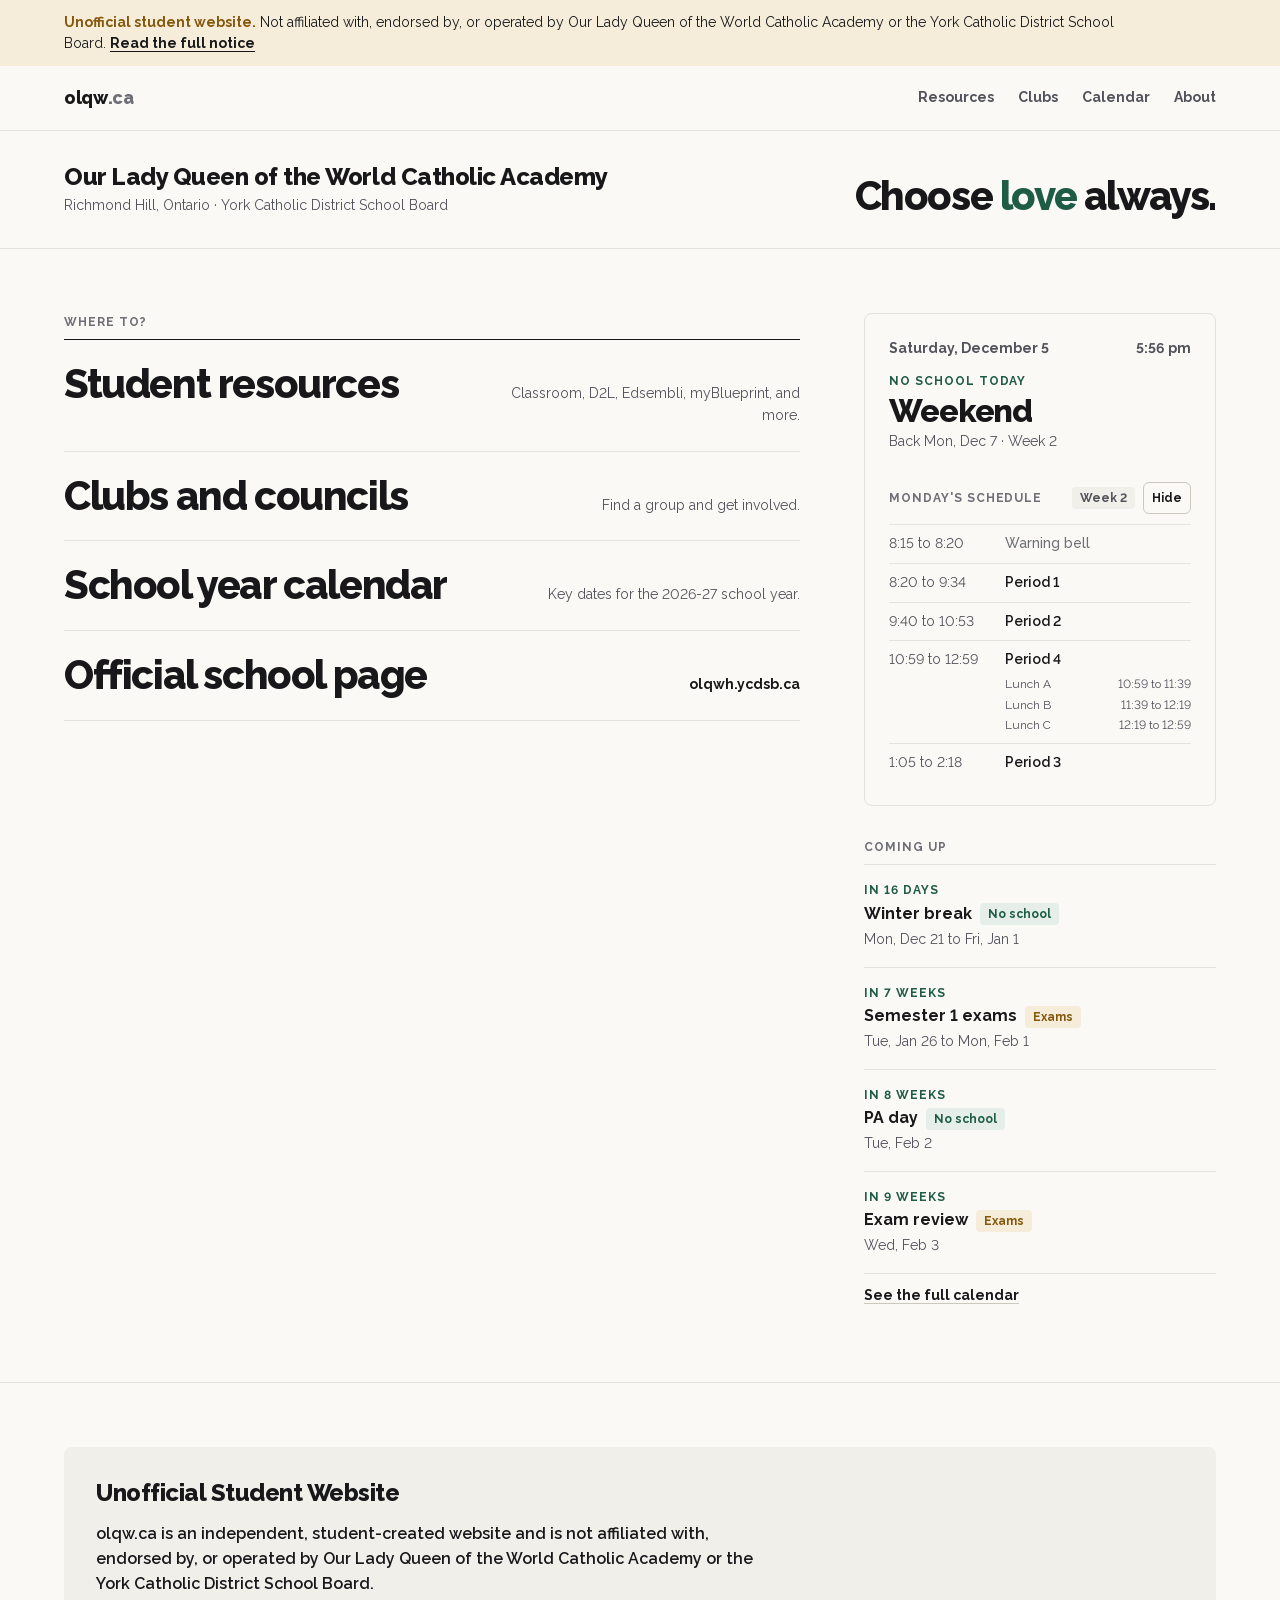
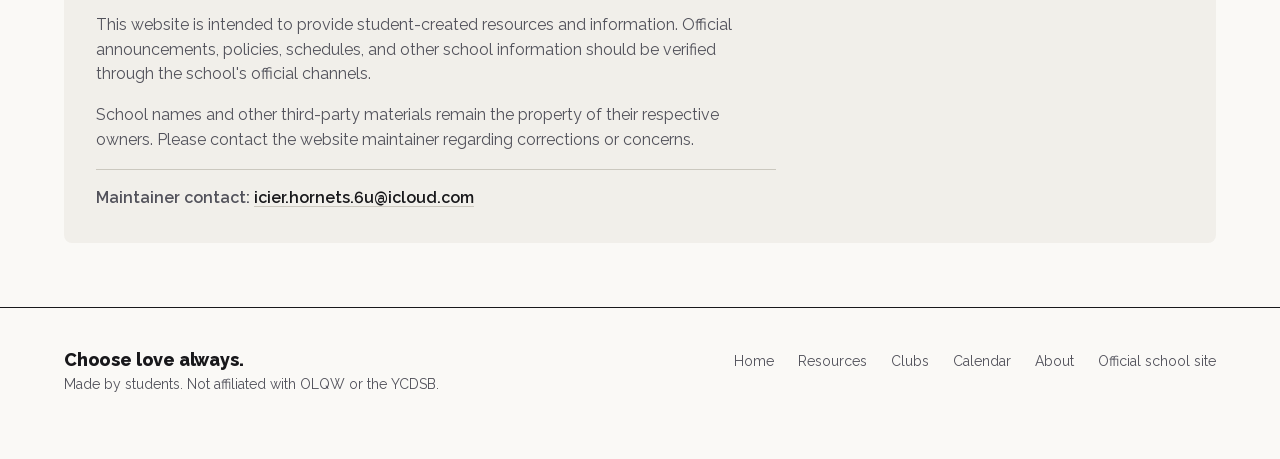
==== commit a5ef5a27: "remoeevd descriptors" ====
--- a/index.html
+++ b/index.html
@@ -78,7 +78,7 @@
             <li>
               <a class="option" href="https://olqwh.ycdsb.ca" target="_blank" rel="noopener">
                 <span class="option-title">Official school page</span>
-                <span class="option-note"><strong>olqwh.ycdsb.ca</strong> · opens the official site in a new tab</span>
+                <span class="option-note"><strong>olqwh.ycdsb.ca</strong></span>
               </a>
             </li>
           </ul>
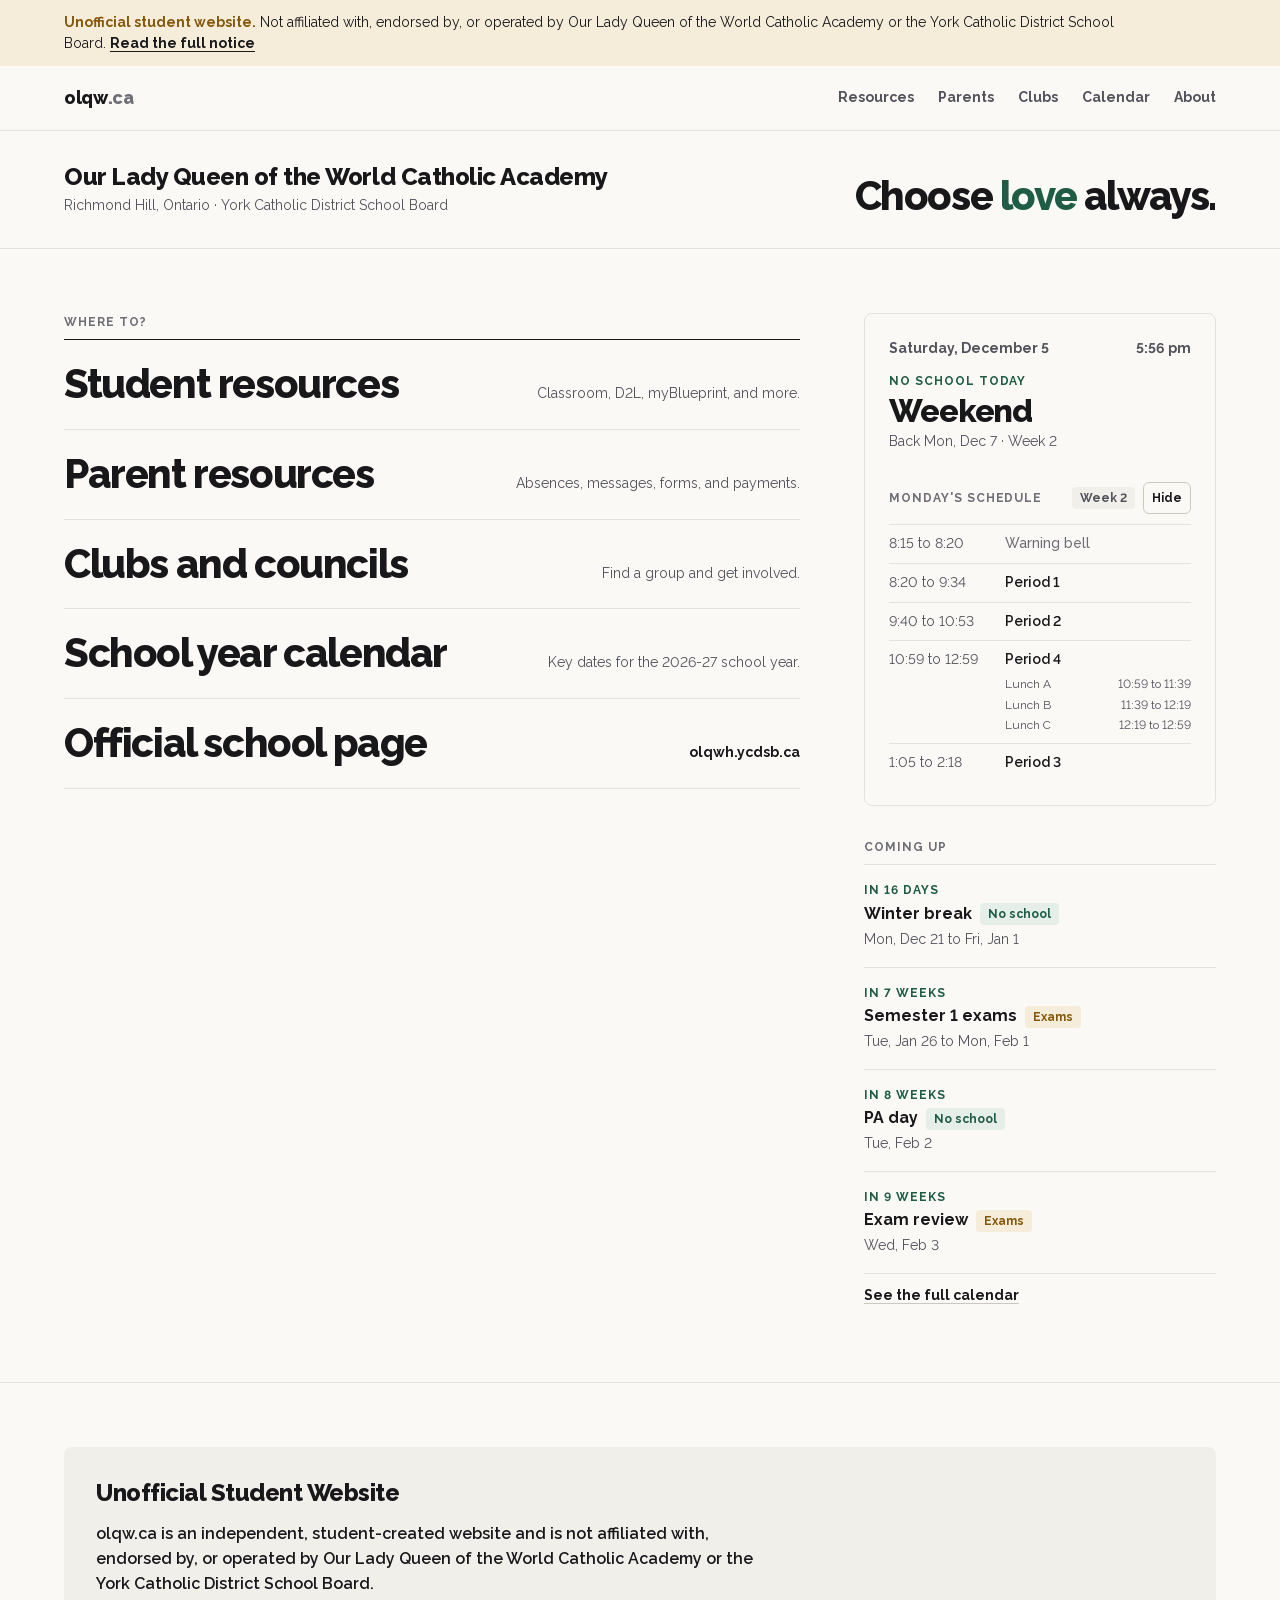
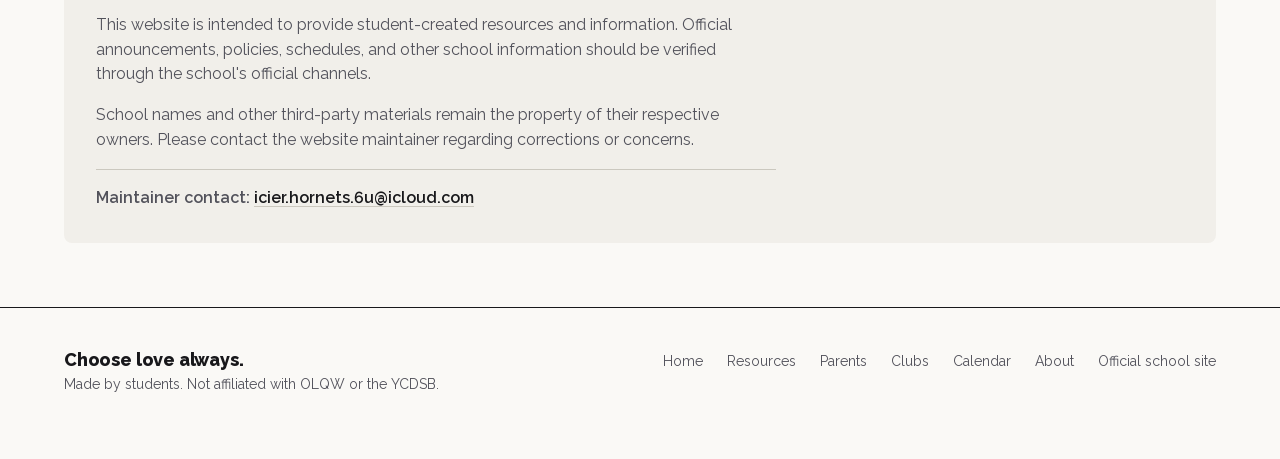
==== commit 553d5087: "small changes" ====
--- a/index.html
+++ b/index.html
@@ -27,6 +27,7 @@
       <nav class="site-nav" aria-label="Main">
         <ul>
           <li><a href="resources.html">Resources</a></li>
+          <li><a href="parents.html">Parents</a></li>
           <li><a href="clubs.html">Clubs</a></li>
           <li><a href="calendar.html">Calendar</a></li>
           <li><a href="about.html">About</a></li>
@@ -60,7 +61,13 @@
             <li>
               <a class="option" href="resources.html">
                 <span class="option-title">Student resources</span>
-                <span class="option-note">Classroom, D2L, Edsembli, myBlueprint, and more.</span>
+                <span class="option-note">Classroom, D2L, myBlueprint, and more.</span>
+              </a>
+            </li>
+            <li>
+              <a class="option" href="parents.html">
+                <span class="option-title">Parent resources</span>
+                <span class="option-note">Absences, messages, forms, and payments.</span>
               </a>
             </li>
             <li>
@@ -108,6 +115,7 @@
       <ul class="footer-links">
         <li><a href="index.html">Home</a></li>
         <li><a href="resources.html">Resources</a></li>
+        <li><a href="parents.html">Parents</a></li>
         <li><a href="clubs.html">Clubs</a></li>
         <li><a href="calendar.html">Calendar</a></li>
         <li><a href="about.html">About</a></li>
--- a/assets/styles.css
+++ b/assets/styles.css
@@ -769,6 +769,11 @@
 
   .option-note {
     text-align: right;
+  }
+
+  /* Home list: size the note column to its text so notes stay on one line */
+  .options:not(.options--compact) .option {
+    grid-template-columns: minmax(0, 1fr) auto;
   }
 }
 
@@ -1308,6 +1313,70 @@
   }
 }
 
+/* Week rail: a slim column of Week 1 / Week 2 markers beside each row */
+
+.month-grid .wk {
+  width: 1.5rem;
+  padding: 0;
+  text-align: center;
+}
+
+.month-grid tbody .wk {
+  position: relative;
+  vertical-align: middle;
+}
+
+.month-grid tbody .wk::before {
+  content: "";
+  position: absolute;
+  inset: 4px auto 4px 50%;
+  width: 2px;
+  margin-left: -1px;
+  border-radius: 2px;
+  background: var(--line);
+}
+
+.month-grid tbody .wk--2::before {
+  background: var(--accent-tint);
+}
+
+.wk-pill {
+  position: relative;
+  display: inline-grid;
+  place-items: center;
+  width: 1.375rem;
+  height: 1.375rem;
+  border-radius: 999px;
+  background: var(--paper-2);
+  box-shadow: 0 0 0 3px var(--paper);
+  color: var(--ink-2);
+  font-size: var(--text-xs);
+  font-weight: 800;
+  letter-spacing: 0;
+  font-variant-numeric: lining-nums tabular-nums;
+}
+
+.wk--2 .wk-pill {
+  background: var(--accent-tint);
+  color: var(--accent);
+}
+
+.wk.is-current .wk-pill {
+  background: var(--ink);
+  color: var(--paper);
+}
+
+@media (min-width: 48rem) {
+  .month-grid .wk {
+    width: 2rem;
+  }
+
+  .month-grid thead .wk {
+    padding-left: 0;
+    text-align: center;
+  }
+}
+
 .month-grid tbody.swap-next {
   animation: swap-next 360ms var(--ease-out-expo);
 }
